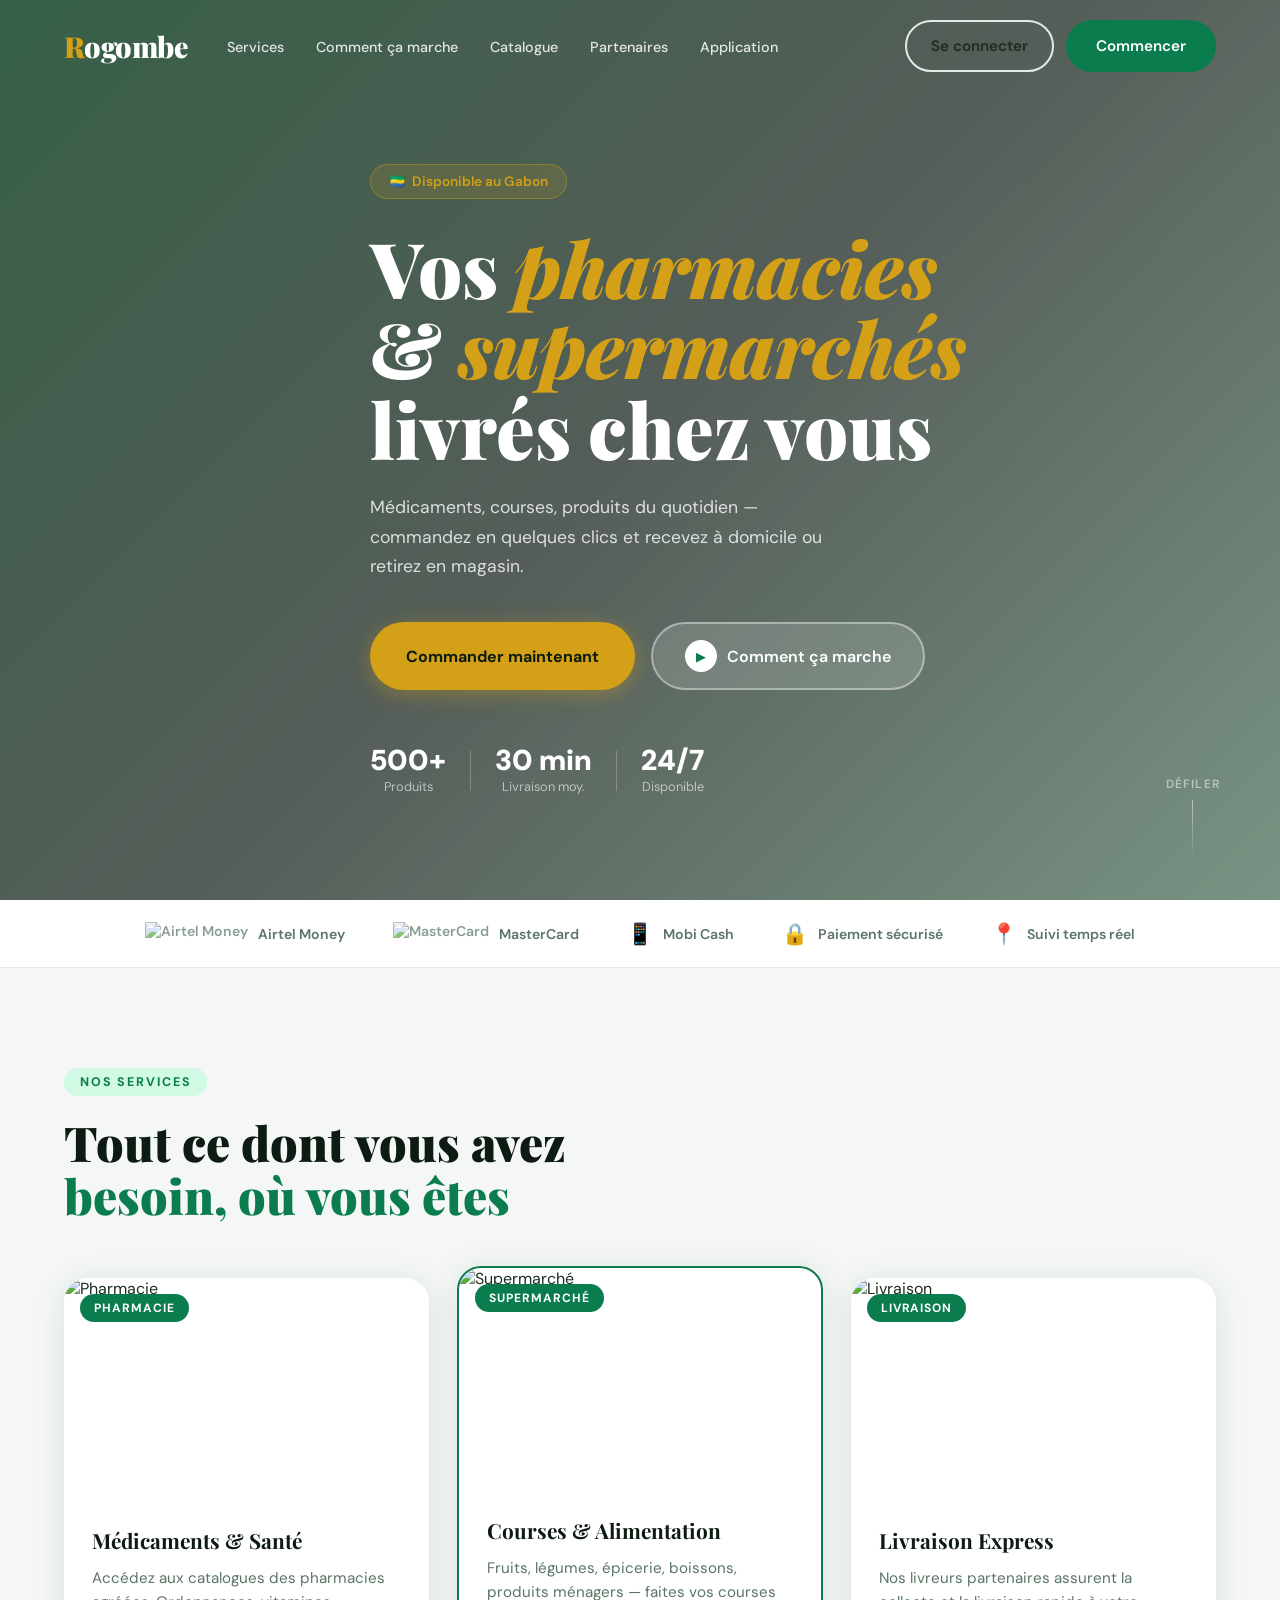
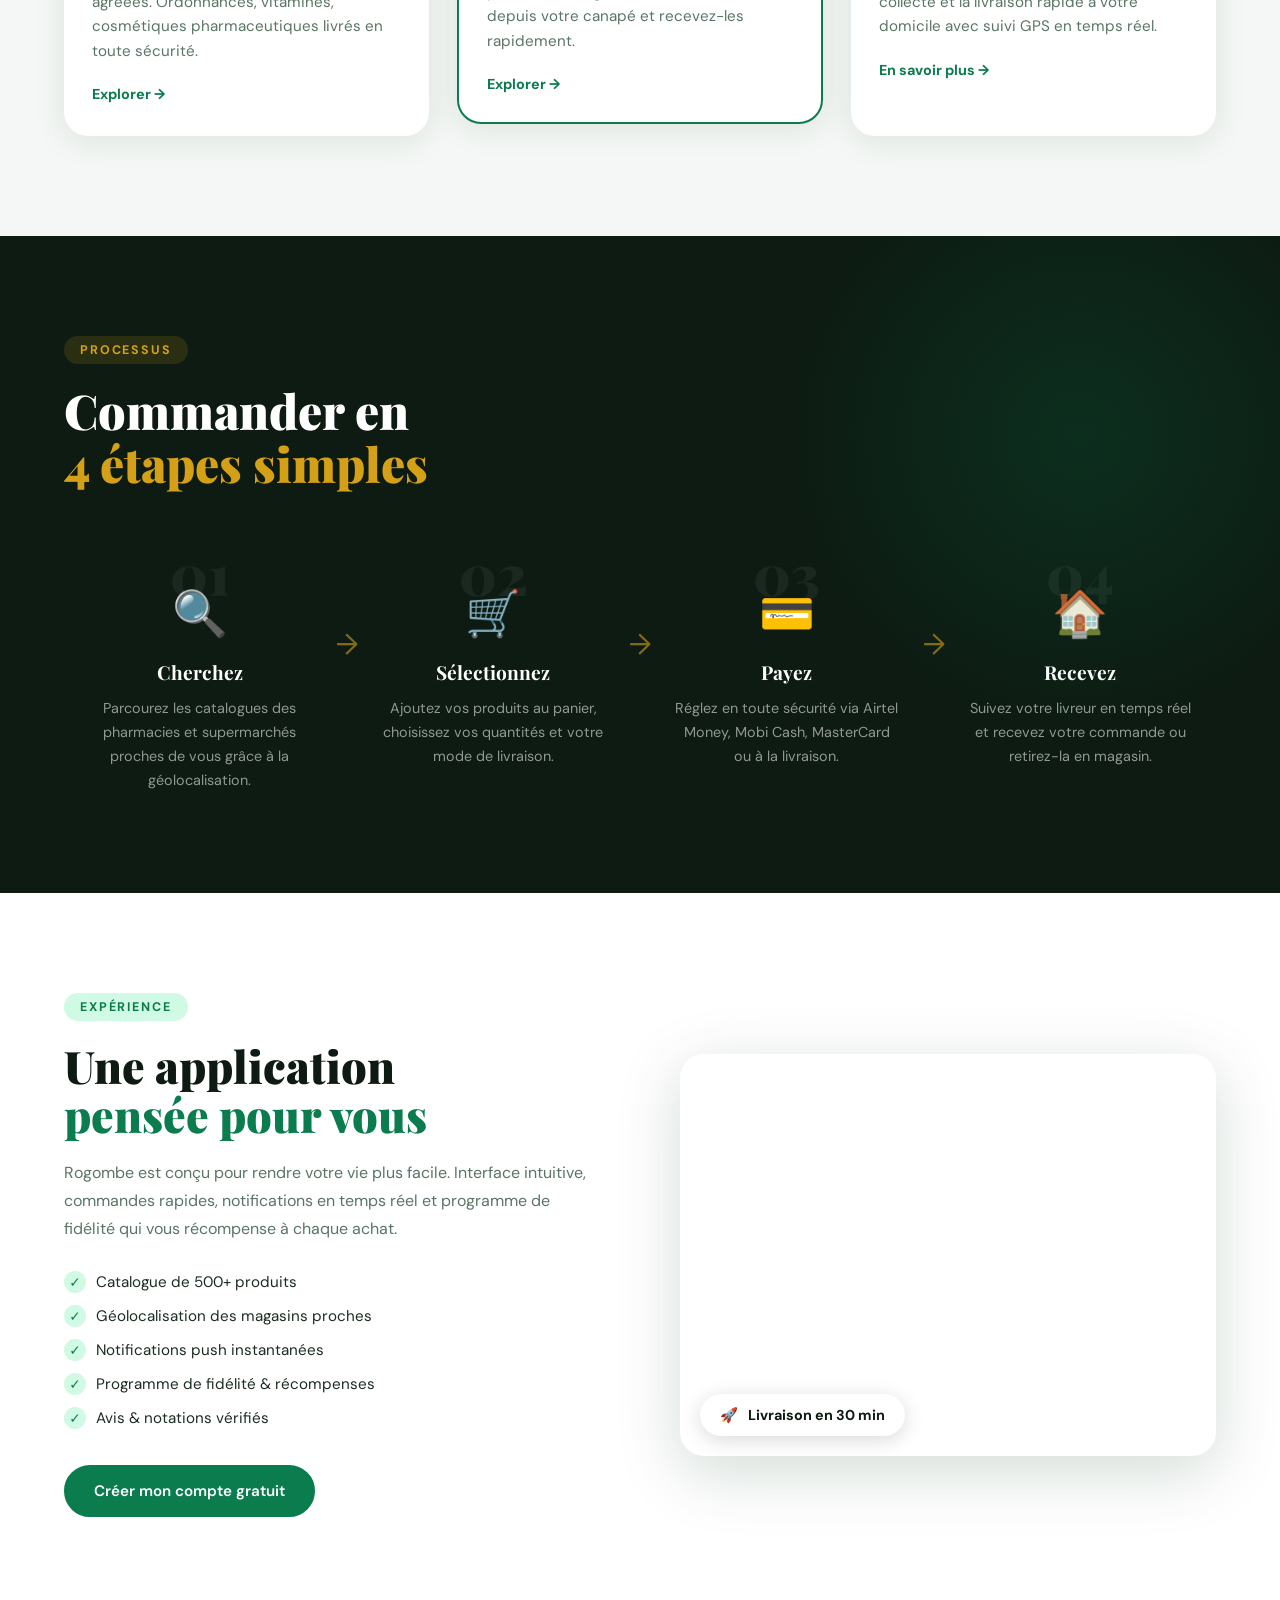
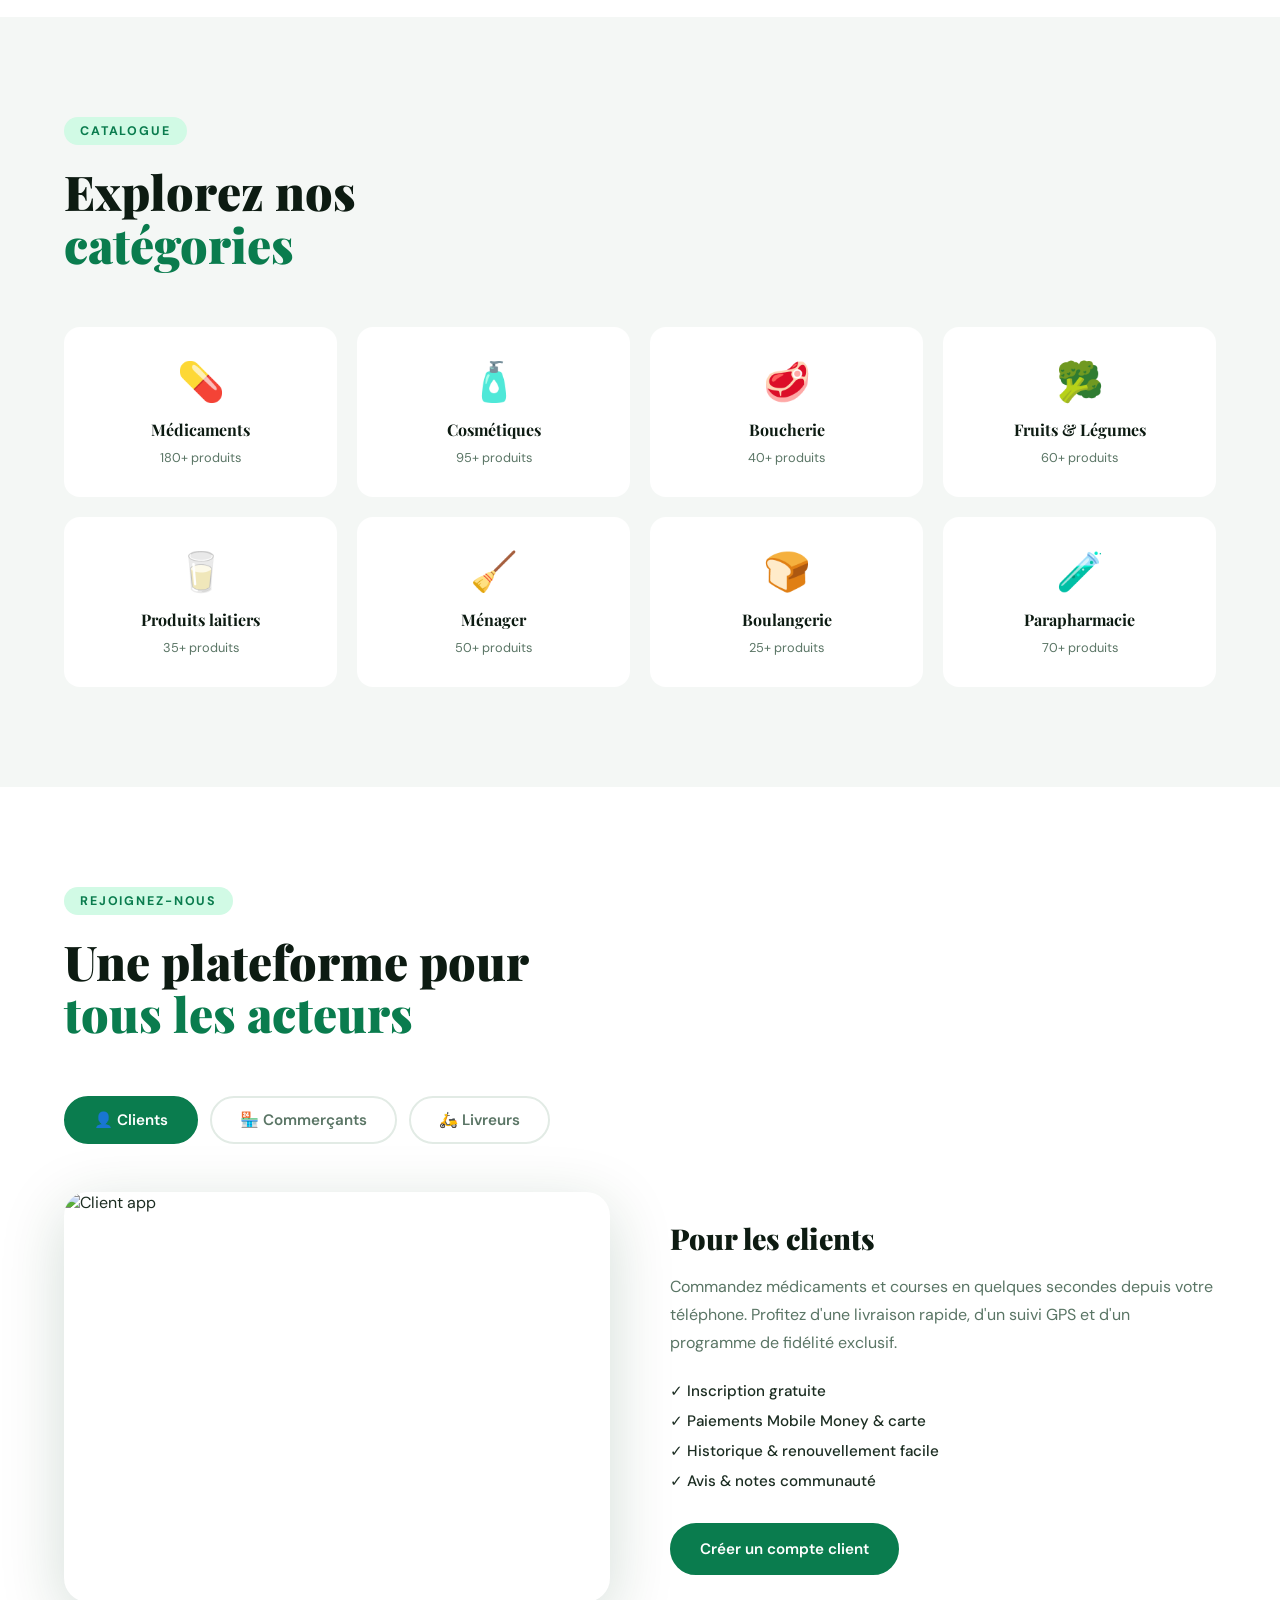
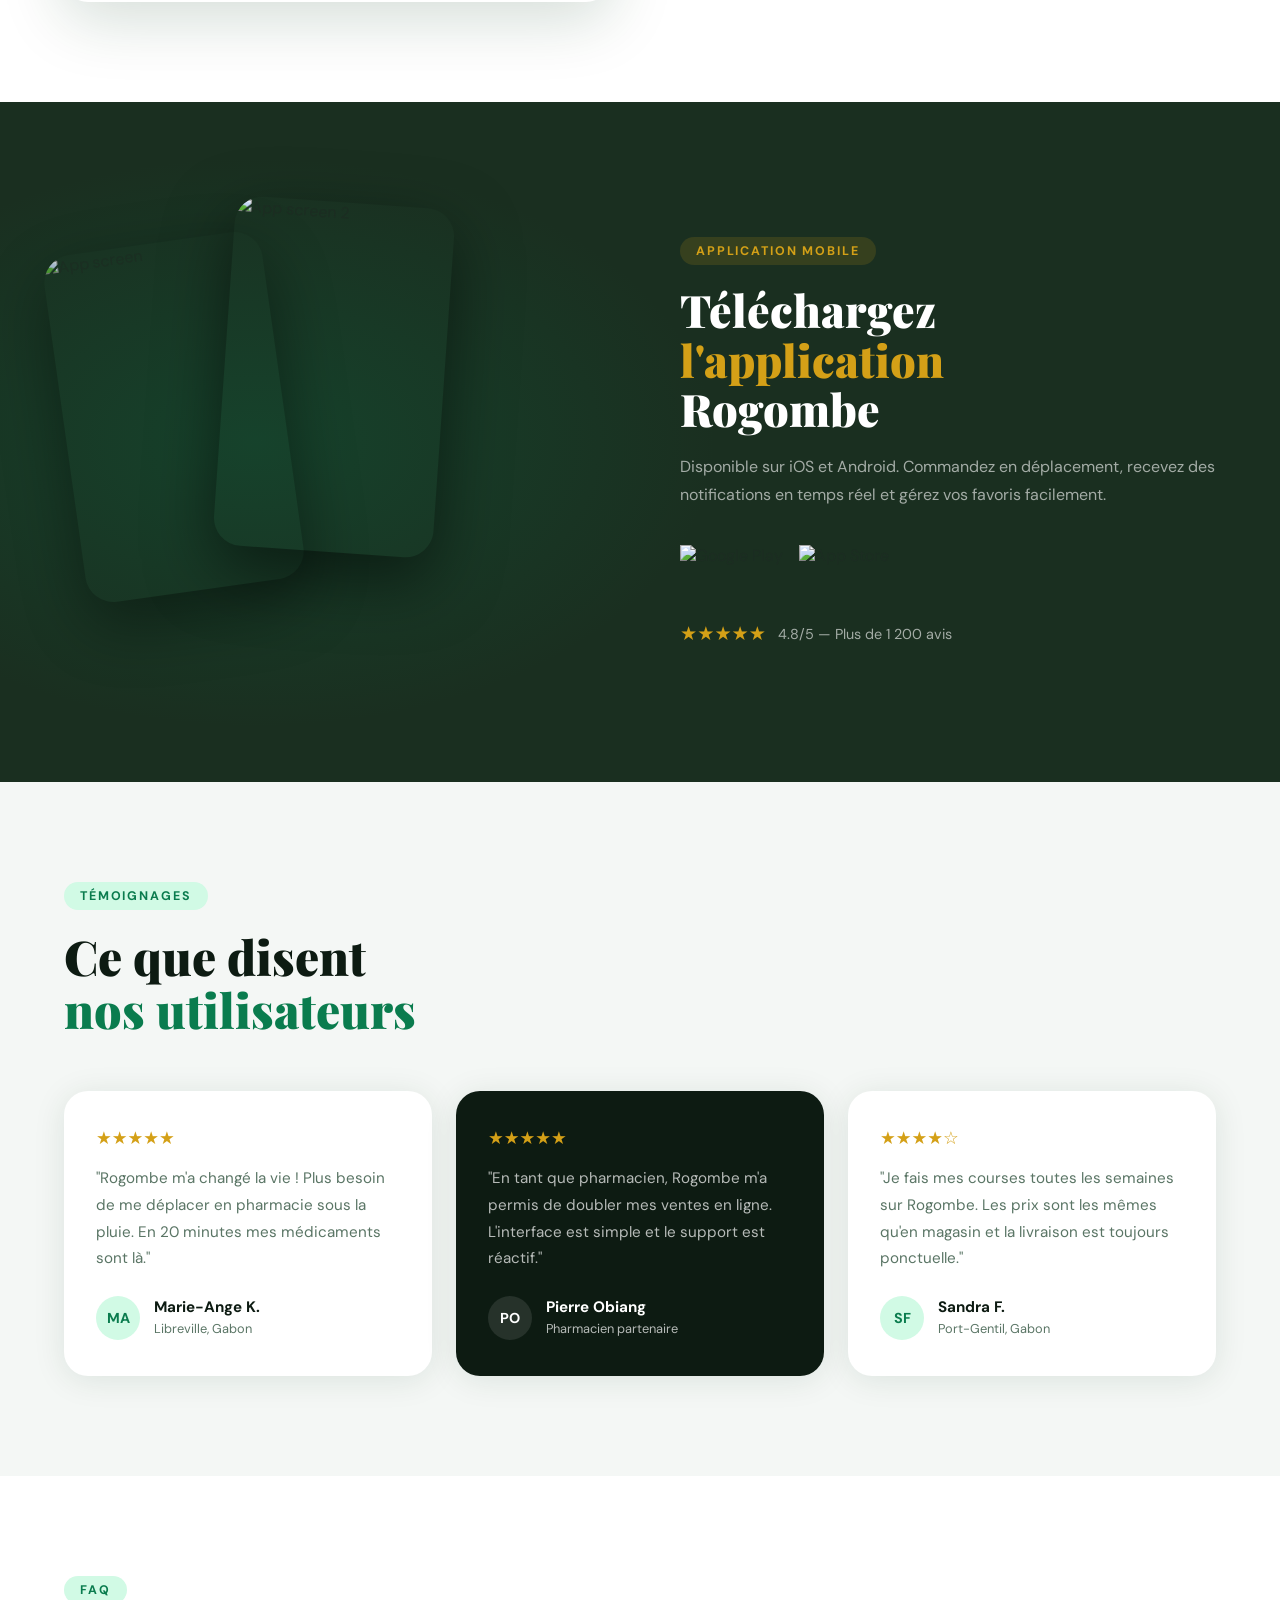
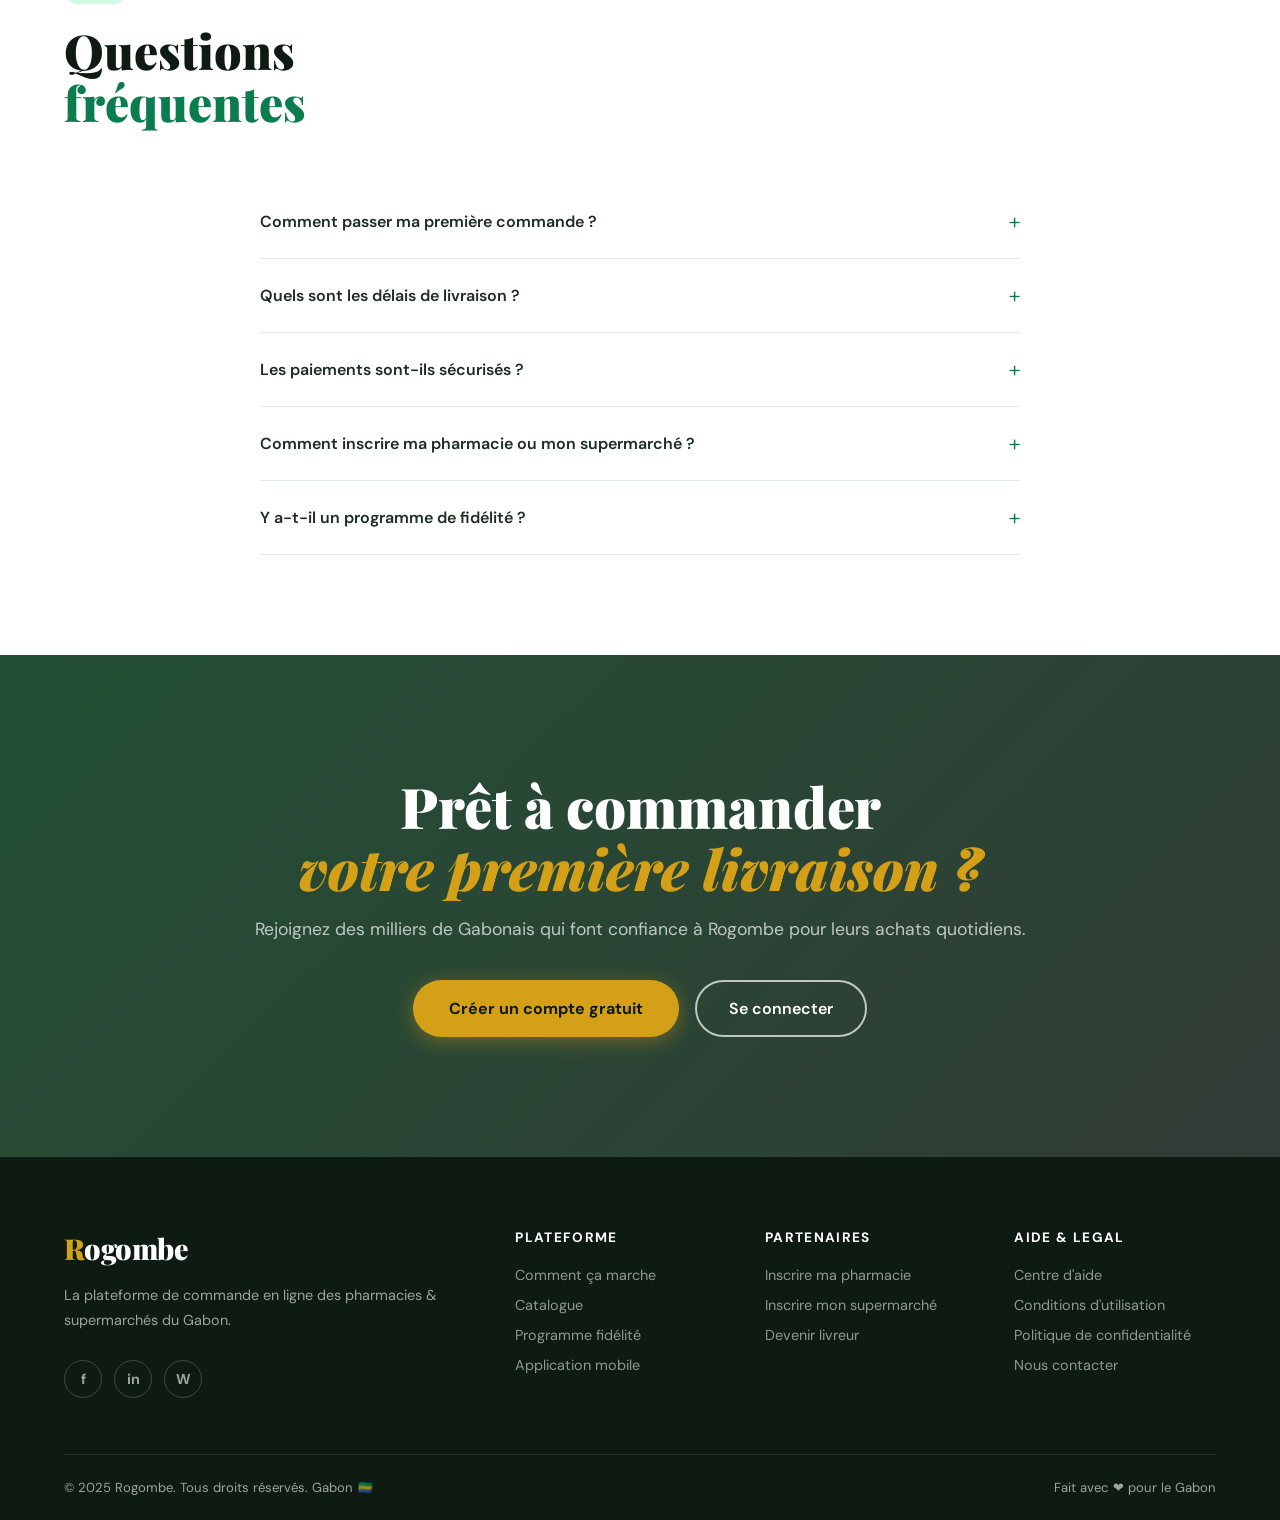
==== index.html @ 9f4875af "Rename index-1.html to index.html" ====
<!DOCTYPE html>
<html lang="fr">
<head>
  <meta charset="UTF-8" />
  <meta name="viewport" content="width=device-width, initial-scale=1.0" />
  <title>Rogombe – Pharmacies & Supermarchés en ligne au Gabon</title>
  <link rel="stylesheet" href="styles.css" />
  <link rel="preconnect" href="https://fonts.googleapis.com" />
  <link rel="preconnect" href="https://fonts.gstatic.com" crossorigin />
  <link href="https://fonts.googleapis.com/css2?family=Playfair+Display:ital,wght@0,400;0,700;0,900;1,400&family=DM+Sans:wght@300;400;500;600&display=swap" rel="stylesheet" />
</head>
<body>

  <!-- NAV -->
  <nav id="navbar">
    <div class="nav-inner">
      <a href="#" class="logo">
        <span class="logo-r">R</span>ogombe
      </a>
      <ul class="nav-links">
        <li><a href="#services">Services</a></li>
        <li><a href="#how">Comment ça marche</a></li>
        <li><a href="#categories">Catalogue</a></li>
        <li><a href="#partenaires">Partenaires</a></li>
        <li><a href="#app">Application</a></li>
      </ul>
      <div class="nav-actions">
        <a href="login.html" class="btn-ghost">Se connecter</a>
        <a href="register.html" class="btn-primary">Commencer</a>
      </div>
      <button class="burger" id="burger" aria-label="Menu">
        <span></span><span></span><span></span>
      </button>
    </div>
    <div class="mobile-menu" id="mobileMenu">
      <a href="#services">Services</a>
      <a href="#how">Comment ça marche</a>
      <a href="#categories">Catalogue</a>
      <a href="#partenaires">Partenaires</a>
      <a href="login.html">Se connecter</a>
      <a href="register.html" class="mobile-cta">Commencer</a>
    </div>
  </nav>

  <!-- HERO -->
  <section class="hero" id="hero">
    <div class="hero-bg">
      <div class="hero-overlay"></div>
      <video class="hero-video" autoplay muted loop playsinline>
        <source src="https://cdn.pixabay.com/video/2022/10/17/135339-762636309_large.mp4" type="video/mp4" />
      </video>
    </div>
    <div class="hero-content">
      <div class="hero-badge">🇬🇦 &nbsp;Disponible au Gabon</div>
      <h1 class="hero-title">
        Vos <em>pharmacies</em><br />& <em>supermarchés</em><br />livrés chez vous
      </h1>
      <p class="hero-sub">
        Médicaments, courses, produits du quotidien — commandez en quelques clics et recevez à domicile ou retirez en magasin.
      </p>
      <div class="hero-btns">
        <a href="register.html" class="btn-hero-primary">Commander maintenant</a>
        <a href="#how" class="btn-hero-ghost">
          <span class="play-icon">▶</span> Comment ça marche
        </a>
      </div>
      <div class="hero-stats">
        <div class="stat"><strong>500+</strong><span>Produits</span></div>
        <div class="stat-sep"></div>
        <div class="stat"><strong>30 min</strong><span>Livraison moy.</span></div>
        <div class="stat-sep"></div>
        <div class="stat"><strong>24/7</strong><span>Disponible</span></div>
      </div>
    </div>
    <div class="hero-scroll">
      <span>Défiler</span>
      <div class="scroll-line"></div>
    </div>
  </section>

  <!-- TRUST BAR -->
  <div class="trust-bar">
    <div class="trust-inner">
      <div class="trust-item">
        <img src="https://upload.wikimedia.org/wikipedia/commons/thumb/4/41/Airtel_logo_2010.svg/200px-Airtel_logo_2010.svg.png" alt="Airtel Money" />
        <span>Airtel Money</span>
      </div>
      <div class="trust-item">
        <img src="https://upload.wikimedia.org/wikipedia/commons/thumb/2/2a/Mastercard-logo.svg/200px-Mastercard-logo.svg.png" alt="MasterCard" />
        <span>MasterCard</span>
      </div>
      <div class="trust-item">
        <span class="trust-icon">📱</span>
        <span>Mobi Cash</span>
      </div>
      <div class="trust-item">
        <span class="trust-icon">🔒</span>
        <span>Paiement sécurisé</span>
      </div>
      <div class="trust-item">
        <span class="trust-icon">📍</span>
        <span>Suivi temps réel</span>
      </div>
    </div>
  </div>

  <!-- SERVICES -->
  <section class="services" id="services">
    <div class="container">
      <div class="section-label">Nos services</div>
      <h2 class="section-title">Tout ce dont vous avez<br /><em>besoin, où vous êtes</em></h2>
      <div class="services-grid">
        <div class="service-card" data-delay="0">
          <div class="service-img-wrap">
            <img src="https://images.unsplash.com/photo-1585435557343-3b092031a831?w=600&q=80" alt="Pharmacie" />
            <div class="service-badge">Pharmacie</div>
          </div>
          <div class="service-body">
            <h3>Médicaments & Santé</h3>
            <p>Accédez aux catalogues des pharmacies agréées. Ordonnances, vitamines, cosmétiques pharmaceutiques livrés en toute sécurité.</p>
            <a href="register.html" class="service-link">Explorer →</a>
          </div>
        </div>
        <div class="service-card featured" data-delay="150">
          <div class="service-img-wrap">
            <img src="https://images.unsplash.com/photo-1542838132-92c53300491e?w=600&q=80" alt="Supermarché" />
            <div class="service-badge">Supermarché</div>
          </div>
          <div class="service-body">
            <h3>Courses & Alimentation</h3>
            <p>Fruits, légumes, épicerie, boissons, produits ménagers — faites vos courses depuis votre canapé et recevez-les rapidement.</p>
            <a href="register.html" class="service-link">Explorer →</a>
          </div>
        </div>
        <div class="service-card" data-delay="300">
          <div class="service-img-wrap">
            <img src="https://images.unsplash.com/photo-1619451334792-150fd785ee74?w=600&q=80" alt="Livraison" />
            <div class="service-badge">Livraison</div>
          </div>
          <div class="service-body">
            <h3>Livraison Express</h3>
            <p>Nos livreurs partenaires assurent la collecte et la livraison rapide à votre domicile avec suivi GPS en temps réel.</p>
            <a href="register.html" class="service-link">En savoir plus →</a>
          </div>
        </div>
      </div>
    </div>
  </section>

  <!-- HOW IT WORKS -->
  <section class="how" id="how">
    <div class="how-bg-deco"></div>
    <div class="container">
      <div class="section-label light">Processus</div>
      <h2 class="section-title light">Commander en<br /><em>4 étapes simples</em></h2>
      <div class="steps">
        <div class="step">
          <div class="step-num">01</div>
          <div class="step-icon">🔍</div>
          <h3>Cherchez</h3>
          <p>Parcourez les catalogues des pharmacies et supermarchés proches de vous grâce à la géolocalisation.</p>
        </div>
        <div class="step-arrow">→</div>
        <div class="step">
          <div class="step-num">02</div>
          <div class="step-icon">🛒</div>
          <h3>Sélectionnez</h3>
          <p>Ajoutez vos produits au panier, choisissez vos quantités et votre mode de livraison.</p>
        </div>
        <div class="step-arrow">→</div>
        <div class="step">
          <div class="step-num">03</div>
          <div class="step-icon">💳</div>
          <h3>Payez</h3>
          <p>Réglez en toute sécurité via Airtel Money, Mobi Cash, MasterCard ou à la livraison.</p>
        </div>
        <div class="step-arrow">→</div>
        <div class="step">
          <div class="step-num">04</div>
          <div class="step-icon">🏠</div>
          <h3>Recevez</h3>
          <p>Suivez votre livreur en temps réel et recevez votre commande ou retirez-la en magasin.</p>
        </div>
      </div>
    </div>
  </section>

  <!-- VIDEO SECTION -->
  <section class="video-section">
    <div class="container">
      <div class="video-grid">
        <div class="video-text">
          <div class="section-label">Expérience</div>
          <h2>Une application<br /><em>pensée pour vous</em></h2>
          <p>Rogombe est conçu pour rendre votre vie plus facile. Interface intuitive, commandes rapides, notifications en temps réel et programme de fidélité qui vous récompense à chaque achat.</p>
          <ul class="feature-list">
            <li><span class="check">✓</span> Catalogue de 500+ produits</li>
            <li><span class="check">✓</span> Géolocalisation des magasins proches</li>
            <li><span class="check">✓</span> Notifications push instantanées</li>
            <li><span class="check">✓</span> Programme de fidélité & récompenses</li>
            <li><span class="check">✓</span> Avis & notations vérifiés</li>
          </ul>
          <a href="register.html" class="btn-primary">Créer mon compte gratuit</a>
        </div>
        <div class="video-player-wrap">
          <div class="video-player">
            <video autoplay muted loop playsinline>
              <source src="https://cdn.pixabay.com/video/2023/04/12/158609-818195030_large.mp4" type="video/mp4" />
            </video>
            <div class="video-overlay-badge">
              <span>🚀</span> Livraison en 30 min
            </div>
          </div>
        </div>
      </div>
    </div>
  </section>

  <!-- CATEGORIES -->
  <section class="categories" id="categories">
    <div class="container">
      <div class="section-label">Catalogue</div>
      <h2 class="section-title">Explorez nos<br /><em>catégories</em></h2>
      <div class="cat-grid">
        <div class="cat-card" style="--cat-color:#16a34a">
          <div class="cat-emoji">💊</div>
          <h4>Médicaments</h4>
          <span>180+ produits</span>
        </div>
        <div class="cat-card" style="--cat-color:#0ea5e9">
          <div class="cat-emoji">🧴</div>
          <h4>Cosmétiques</h4>
          <span>95+ produits</span>
        </div>
        <div class="cat-card" style="--cat-color:#f59e0b">
          <div class="cat-emoji">🥩</div>
          <h4>Boucherie</h4>
          <span>40+ produits</span>
        </div>
        <div class="cat-card" style="--cat-color:#ef4444">
          <div class="cat-emoji">🥦</div>
          <h4>Fruits & Légumes</h4>
          <span>60+ produits</span>
        </div>
        <div class="cat-card" style="--cat-color:#8b5cf6">
          <div class="cat-emoji">🥛</div>
          <h4>Produits laitiers</h4>
          <span>35+ produits</span>
        </div>
        <div class="cat-card" style="--cat-color:#ec4899">
          <div class="cat-emoji">🧹</div>
          <h4>Ménager</h4>
          <span>50+ produits</span>
        </div>
        <div class="cat-card" style="--cat-color:#14b8a6">
          <div class="cat-emoji">🍞</div>
          <h4>Boulangerie</h4>
          <span>25+ produits</span>
        </div>
        <div class="cat-card" style="--cat-color:#f97316">
          <div class="cat-emoji">🧪</div>
          <h4>Parapharmacie</h4>
          <span>70+ produits</span>
        </div>
      </div>
    </div>
  </section>

  <!-- PARTENAIRES / ACTORS -->
  <section class="actors" id="partenaires">
    <div class="container">
      <div class="section-label">Rejoignez-nous</div>
      <h2 class="section-title">Une plateforme pour<br /><em>tous les acteurs</em></h2>
      <div class="actors-tabs">
        <button class="actor-tab active" data-tab="clients">👤 Clients</button>
        <button class="actor-tab" data-tab="commercants">🏪 Commerçants</button>
        <button class="actor-tab" data-tab="livreurs">🛵 Livreurs</button>
      </div>
      <div class="actor-panels">
        <div class="actor-panel active" id="panel-clients">
          <div class="panel-img">
            <img src="https://images.unsplash.com/photo-1512941937669-90a1b58e7e9c?w=600&q=80" alt="Client app" />
          </div>
          <div class="panel-content">
            <h3>Pour les clients</h3>
            <p>Commandez médicaments et courses en quelques secondes depuis votre téléphone. Profitez d'une livraison rapide, d'un suivi GPS et d'un programme de fidélité exclusif.</p>
            <ul>
              <li>✓ Inscription gratuite</li>
              <li>✓ Paiements Mobile Money & carte</li>
              <li>✓ Historique & renouvellement facile</li>
              <li>✓ Avis & notes communauté</li>
            </ul>
            <a href="register.html" class="btn-primary">Créer un compte client</a>
          </div>
        </div>
        <div class="actor-panel" id="panel-commercants">
          <div class="panel-img">
            <img src="https://images.unsplash.com/photo-1556742049-0cfed4f6a45d?w=600&q=80" alt="Commerçant dashboard" />
          </div>
          <div class="panel-content">
            <h3>Pour les commerçants</h3>
            <p>Pharmacies et supermarchés : développez votre activité en ligne. Gérez votre catalogue, traitez vos commandes et consultez vos statistiques depuis un tableau de bord intuitif.</p>
            <ul>
              <li>✓ Gestion catalogue simplifiée</li>
              <li>✓ Tableau de bord des ventes</li>
              <li>✓ Gestion des stocks en temps réel</li>
              <li>✓ Support client dédié</li>
            </ul>
            <a href="register.html" class="btn-primary">Inscrire mon commerce</a>
          </div>
        </div>
        <div class="actor-panel" id="panel-livreurs">
          <div class="panel-img">
            <img src="https://images.unsplash.com/photo-1558618666-fcd25c85cd64?w=600&q=80" alt="Livreur" />
          </div>
          <div class="panel-content">
            <h3>Pour les livreurs</h3>
            <p>Rejoignez notre réseau de livreurs partenaires et générez des revenus flexibles. Navigation intégrée, gestion des courses et paiements transparents.</p>
            <ul>
              <li>✓ Horaires flexibles</li>
              <li>✓ Navigation GPS intégrée</li>
              <li>✓ Paiements hebdomadaires</li>
              <li>✓ Support en temps réel</li>
            </ul>
            <a href="register.html" class="btn-primary">Devenir livreur</a>
          </div>
        </div>
      </div>
    </div>
  </section>

  <!-- APP DOWNLOAD -->
  <section class="app-section" id="app">
    <div class="app-bg"></div>
    <div class="container">
      <div class="app-grid">
        <div class="app-phones">
          <div class="phone phone-back">
            <img src="https://images.unsplash.com/photo-1512941937669-90a1b58e7e9c?w=400&q=80" alt="App screen" />
          </div>
          <div class="phone phone-front">
            <img src="https://images.unsplash.com/photo-1607082349566-187342175e2f?w=400&q=80" alt="App screen 2" />
          </div>
        </div>
        <div class="app-text">
          <div class="section-label light">Application mobile</div>
          <h2 class="light">Téléchargez<br /><em>l'application</em><br />Rogombe</h2>
          <p>Disponible sur iOS et Android. Commandez en déplacement, recevez des notifications en temps réel et gérez vos favoris facilement.</p>
          <div class="store-btns">
            <a href="#" class="store-btn">
              <img src="https://upload.wikimedia.org/wikipedia/commons/thumb/7/78/Google_Play_Store_badge_EN.svg/200px-Google_Play_Store_badge_EN.svg.png" alt="Google Play" />
            </a>
            <a href="#" class="store-btn">
              <img src="https://upload.wikimedia.org/wikipedia/commons/thumb/3/3c/Download_on_the_App_Store_Badge.svg/200px-Download_on_the_App_Store_Badge.svg.png" alt="App Store" />
            </a>
          </div>
          <div class="app-rating">
            <div class="stars">★★★★★</div>
            <span>4.8/5 — Plus de 1 200 avis</span>
          </div>
        </div>
      </div>
    </div>
  </section>

  <!-- TESTIMONIALS -->
  <section class="testimonials">
    <div class="container">
      <div class="section-label">Témoignages</div>
      <h2 class="section-title">Ce que disent<br /><em>nos utilisateurs</em></h2>
      <div class="testi-grid">
        <div class="testi-card">
          <div class="testi-stars">★★★★★</div>
          <p>"Rogombe m'a changé la vie ! Plus besoin de me déplacer en pharmacie sous la pluie. En 20 minutes mes médicaments sont là."</p>
          <div class="testi-author">
            <div class="testi-avatar">MA</div>
            <div>
              <strong>Marie-Ange K.</strong>
              <span>Libreville, Gabon</span>
            </div>
          </div>
        </div>
        <div class="testi-card featured">
          <div class="testi-stars">★★★★★</div>
          <p>"En tant que pharmacien, Rogombe m'a permis de doubler mes ventes en ligne. L'interface est simple et le support est réactif."</p>
          <div class="testi-author">
            <div class="testi-avatar">PO</div>
            <div>
              <strong>Pierre Obiang</strong>
              <span>Pharmacien partenaire</span>
            </div>
          </div>
        </div>
        <div class="testi-card">
          <div class="testi-stars">★★★★☆</div>
          <p>"Je fais mes courses toutes les semaines sur Rogombe. Les prix sont les mêmes qu'en magasin et la livraison est toujours ponctuelle."</p>
          <div class="testi-author">
            <div class="testi-avatar">SF</div>
            <div>
              <strong>Sandra F.</strong>
              <span>Port-Gentil, Gabon</span>
            </div>
          </div>
        </div>
      </div>
    </div>
  </section>

  <!-- FAQ -->
  <section class="faq">
    <div class="container">
      <div class="section-label">FAQ</div>
      <h2 class="section-title">Questions<br /><em>fréquentes</em></h2>
      <div class="faq-list">
        <div class="faq-item">
          <button class="faq-q">Comment passer ma première commande ? <span>+</span></button>
          <div class="faq-a">Créez votre compte gratuitement, parcourez les pharmacies et supermarchés proches, ajoutez vos produits au panier et payez via Mobile Money, MasterCard ou à la livraison.</div>
        </div>
        <div class="faq-item">
          <button class="faq-q">Quels sont les délais de livraison ? <span>+</span></button>
          <div class="faq-a">En moyenne, la livraison est effectuée en 30 à 45 minutes selon votre localisation. Vous pouvez suivre votre livreur en temps réel sur la carte.</div>
        </div>
        <div class="faq-item">
          <button class="faq-q">Les paiements sont-ils sécurisés ? <span>+</span></button>
          <div class="faq-a">Oui, toutes les transactions sont chiffrées et sécurisées. Nous acceptons Airtel Money, Mobi Cash, MasterCard et le paiement en espèces à la livraison.</div>
        </div>
        <div class="faq-item">
          <button class="faq-q">Comment inscrire ma pharmacie ou mon supermarché ? <span>+</span></button>
          <div class="faq-a">Remplissez le formulaire d'inscription commerçant sur notre site. Notre équipe validera votre dossier sous 48h et vous fournira un accès à votre tableau de bord.</div>
        </div>
        <div class="faq-item">
          <button class="faq-q">Y a-t-il un programme de fidélité ? <span>+</span></button>
          <div class="faq-a">Oui ! Chaque commande vous rapporte des points Rogombe que vous pouvez échanger contre des réductions sur vos prochains achats.</div>
        </div>
      </div>
    </div>
  </section>

  <!-- CTA FINAL -->
  <section class="cta-final">
    <div class="cta-bg-video">
      <video autoplay muted loop playsinline>
        <source src="https://cdn.pixabay.com/video/2016/12/30/7171-197634410_large.mp4" type="video/mp4" />
      </video>
      <div class="cta-overlay"></div>
    </div>
    <div class="container">
      <div class="cta-content">
        <h2>Prêt à commander<br /><em>votre première livraison ?</em></h2>
        <p>Rejoignez des milliers de Gabonais qui font confiance à Rogombe pour leurs achats quotidiens.</p>
        <div class="cta-btns">
          <a href="register.html" class="btn-hero-primary">Créer un compte gratuit</a>
          <a href="login.html" class="btn-hero-ghost-white">Se connecter</a>
        </div>
      </div>
    </div>
  </section>

  <!-- FOOTER -->
  <footer class="footer">
    <div class="container">
      <div class="footer-grid">
        <div class="footer-brand">
          <div class="logo footer-logo"><span class="logo-r">R</span>ogombe</div>
          <p>La plateforme de commande en ligne des pharmacies & supermarchés du Gabon.</p>
          <div class="social-links">
            <a href="#" aria-label="Facebook">f</a>
            <a href="#" aria-label="Instagram">in</a>
            <a href="#" aria-label="WhatsApp">W</a>
          </div>
        </div>
        <div class="footer-col">
          <h5>Plateforme</h5>
          <a href="#">Comment ça marche</a>
          <a href="#">Catalogue</a>
          <a href="#">Programme fidélité</a>
          <a href="#">Application mobile</a>
        </div>
        <div class="footer-col">
          <h5>Partenaires</h5>
          <a href="register.html">Inscrire ma pharmacie</a>
          <a href="register.html">Inscrire mon supermarché</a>
          <a href="register.html">Devenir livreur</a>
        </div>
        <div class="footer-col">
          <h5>Aide & Legal</h5>
          <a href="#">Centre d'aide</a>
          <a href="#">Conditions d'utilisation</a>
          <a href="#">Politique de confidentialité</a>
          <a href="#">Nous contacter</a>
        </div>
      </div>
      <div class="footer-bottom">
        <span>© 2025 Rogombe. Tous droits réservés. Gabon 🇬🇦</span>
        <span>Fait avec ❤️ pour le Gabon</span>
      </div>
    </div>
  </footer>

  <script src="main.js"></script>
</body>
</html>
---- styles.css ----
/* ============================
   ROGOMBE — DESIGN SYSTEM
   ============================ */

:root {
  --green:     #0a7c4e;
  --green-mid: #0d9960;
  --green-lt:  #d1fae5;
  --gold:      #d4a017;
  --gold-lt:   #fef3c7;
  --dark:      #0d1b12;
  --dark-2:    #1a2f20;
  --gray-1:    #f4f7f5;
  --gray-2:    #e2ebe5;
  --gray-3:    #b0c4b8;
  --text:      #1c2d22;
  --text-lt:   #5a7565;
  --white:     #ffffff;
  --radius:    16px;
  --radius-lg: 24px;
  --shadow:    0 4px 32px rgba(10,60,30,.10);
  --shadow-lg: 0 16px 64px rgba(10,60,30,.18);
  --font-display: 'Playfair Display', Georgia, serif;
  --font-body:    'DM Sans', system-ui, sans-serif;
}

*, *::before, *::after { box-sizing: border-box; margin: 0; padding: 0; }

html { scroll-behavior: smooth; font-size: 16px; }

body {
  font-family: var(--font-body);
  color: var(--text);
  background: var(--white);
  overflow-x: hidden;
}

img { max-width: 100%; height: auto; display: block; }
a  { text-decoration: none; color: inherit; }
ul { list-style: none; }

.container {
  max-width: 1200px;
  margin: 0 auto;
  padding: 0 24px;
}

/* -------- BUTTONS -------- */
.btn-primary {
  display: inline-flex;
  align-items: center;
  gap: 8px;
  background: var(--green);
  color: var(--white);
  font-family: var(--font-body);
  font-weight: 600;
  font-size: .95rem;
  padding: 14px 28px;
  border-radius: 50px;
  border: 2px solid var(--green);
  cursor: pointer;
  transition: background .25s, transform .2s, box-shadow .25s;
}
.btn-primary:hover {
  background: var(--dark);
  border-color: var(--dark);
  transform: translateY(-2px);
  box-shadow: 0 8px 24px rgba(10,60,30,.25);
}

.btn-ghost {
  display: inline-flex;
  align-items: center;
  gap: 8px;
  background: transparent;
  color: var(--text);
  font-weight: 600;
  font-size: .95rem;
  padding: 12px 24px;
  border-radius: 50px;
  border: 2px solid var(--gray-2);
  cursor: pointer;
  transition: border-color .25s, color .25s;
}
.btn-ghost:hover { border-color: var(--green); color: var(--green); }

.btn-hero-primary {
  display: inline-flex;
  align-items: center;
  background: var(--gold);
  color: var(--dark);
  font-weight: 700;
  font-size: 1rem;
  padding: 16px 36px;
  border-radius: 50px;
  border: none;
  cursor: pointer;
  transition: transform .2s, box-shadow .25s, background .25s;
  box-shadow: 0 4px 20px rgba(212,160,23,.4);
}
.btn-hero-primary:hover {
  background: #c4900f;
  transform: translateY(-3px);
  box-shadow: 0 8px 32px rgba(212,160,23,.5);
}

.btn-hero-ghost {
  display: inline-flex;
  align-items: center;
  gap: 10px;
  background: rgba(255,255,255,.15);
  color: var(--white);
  font-weight: 600;
  font-size: 1rem;
  padding: 16px 32px;
  border-radius: 50px;
  border: 2px solid rgba(255,255,255,.4);
  cursor: pointer;
  backdrop-filter: blur(8px);
  transition: background .25s, border-color .25s;
}
.btn-hero-ghost:hover {
  background: rgba(255,255,255,.25);
  border-color: rgba(255,255,255,.8);
}
.play-icon {
  width: 32px; height: 32px;
  background: var(--white);
  color: var(--green);
  border-radius: 50%;
  display: flex; align-items: center; justify-content: center;
  font-size: .8rem;
}

.btn-hero-ghost-white {
  display: inline-flex;
  align-items: center;
  background: transparent;
  color: var(--white);
  font-weight: 600;
  font-size: 1rem;
  padding: 16px 32px;
  border-radius: 50px;
  border: 2px solid rgba(255,255,255,.7);
  cursor: pointer;
  transition: background .25s;
}
.btn-hero-ghost-white:hover { background: rgba(255,255,255,.1); }

/* -------- TYPOGRAPHY HELPERS -------- */
.section-label {
  display: inline-block;
  font-size: .78rem;
  font-weight: 700;
  letter-spacing: .15em;
  text-transform: uppercase;
  color: var(--green);
  background: var(--green-lt);
  padding: 6px 16px;
  border-radius: 50px;
  margin-bottom: 20px;
}
.section-label.light {
  color: var(--gold);
  background: rgba(212,160,23,.15);
}

.section-title {
  font-family: var(--font-display);
  font-size: clamp(2rem, 4vw, 3rem);
  font-weight: 900;
  line-height: 1.1;
  color: var(--dark);
  margin-bottom: 56px;
}
.section-title em { color: var(--green); font-style: normal; }
.section-title.light { color: var(--white); }
.section-title.light em { color: var(--gold); }

/* ============================
   NAV
   ============================ */
#navbar {
  position: fixed;
  top: 0; left: 0; right: 0;
  z-index: 1000;
  background: transparent;
  transition: background .3s, box-shadow .3s;
}
#navbar.scrolled {
  background: rgba(255,255,255,.96);
  backdrop-filter: blur(12px);
  box-shadow: 0 2px 20px rgba(10,60,30,.08);
}
.nav-inner {
  display: flex;
  align-items: center;
  gap: 40px;
  max-width: 1200px;
  margin: 0 auto;
  padding: 20px 24px;
}

.logo {
  font-family: var(--font-display);
  font-size: 1.8rem;
  font-weight: 900;
  color: var(--white);
  letter-spacing: -.02em;
  transition: color .3s;
  flex-shrink: 0;
}
#navbar.scrolled .logo { color: var(--dark); }
.logo-r { color: var(--gold); }

.nav-links {
  display: flex;
  gap: 32px;
  margin: 0;
}
.nav-links a {
  font-size: .9rem;
  font-weight: 500;
  color: rgba(255,255,255,.85);
  transition: color .25s;
}
.nav-links a:hover { color: var(--white); }
#navbar.scrolled .nav-links a { color: var(--text-lt); }
#navbar.scrolled .nav-links a:hover { color: var(--green); }

.nav-actions {
  display: flex;
  gap: 12px;
  margin-left: auto;
}
#navbar.scrolled .btn-ghost { color: var(--text); }

.burger {
  display: none;
  flex-direction: column;
  gap: 5px;
  background: none;
  border: none;
  cursor: pointer;
  margin-left: auto;
  padding: 4px;
}
.burger span {
  display: block;
  width: 24px; height: 2px;
  background: var(--white);
  border-radius: 2px;
  transition: background .3s;
}
#navbar.scrolled .burger span { background: var(--dark); }

.mobile-menu {
  display: none;
  flex-direction: column;
  padding: 16px 24px 24px;
  background: var(--white);
  border-top: 1px solid var(--gray-2);
  gap: 4px;
}
.mobile-menu a {
  padding: 12px 16px;
  border-radius: var(--radius);
  font-weight: 500;
  color: var(--text);
  transition: background .2s;
}
.mobile-menu a:hover { background: var(--gray-1); }
.mobile-menu .mobile-cta {
  margin-top: 8px;
  background: var(--green);
  color: var(--white);
  border-radius: 50px;
  text-align: center;
  padding: 14px;
  font-weight: 600;
}
.mobile-menu.open { display: flex; }

/* ============================
   HERO
   ============================ */
.hero {
  position: relative;
  min-height: 100vh;
  display: flex;
  align-items: center;
  overflow: hidden;
}
.hero-bg {
  position: absolute;
  inset: 0;
  z-index: 0;
}
.hero-video {
  width: 100%; height: 100%;
  object-fit: cover;
}
.hero-overlay {
  position: absolute;
  inset: 0;
  background: linear-gradient(
    135deg,
    rgba(10,60,30,.82) 0%,
    rgba(13,25,18,.70) 50%,
    rgba(10,60,30,.55) 100%
  );
}

.hero-content {
  position: relative;
  z-index: 1;
  max-width: 1200px;
  margin: 0 auto;
  padding: 140px 24px 80px;
  max-width: 720px;
  padding-left: 80px;
}

.hero-badge {
  display: inline-block;
  font-size: .85rem;
  font-weight: 600;
  color: var(--gold);
  background: rgba(212,160,23,.15);
  border: 1px solid rgba(212,160,23,.4);
  padding: 8px 18px;
  border-radius: 50px;
  margin-bottom: 28px;
  backdrop-filter: blur(8px);
  animation: fadeUp .7s ease both;
}

.hero-title {
  font-family: var(--font-display);
  font-size: clamp(2.8rem, 6vw, 5rem);
  font-weight: 900;
  line-height: 1.05;
  color: var(--white);
  margin-bottom: 24px;
  animation: fadeUp .7s .1s ease both;
}
.hero-title em {
  color: var(--gold);
  font-style: italic;
}

.hero-sub {
  font-size: 1.1rem;
  color: rgba(255,255,255,.8);
  line-height: 1.7;
  max-width: 480px;
  margin-bottom: 40px;
  animation: fadeUp .7s .2s ease both;
}

.hero-btns {
  display: flex;
  gap: 16px;
  flex-wrap: wrap;
  margin-bottom: 56px;
  animation: fadeUp .7s .3s ease both;
}

.hero-stats {
  display: flex;
  align-items: center;
  gap: 24px;
  animation: fadeUp .7s .4s ease both;
}
.stat { text-align: center; }
.stat strong {
  display: block;
  font-size: 1.8rem;
  font-weight: 900;
  color: var(--white);
  line-height: 1;
}
.stat span {
  font-size: .8rem;
  color: rgba(255,255,255,.6);
}
.stat-sep {
  width: 1px; height: 40px;
  background: rgba(255,255,255,.25);
}

.hero-scroll {
  position: absolute;
  bottom: 40px;
  right: 60px;
  display: flex;
  flex-direction: column;
  align-items: center;
  gap: 8px;
  z-index: 1;
  color: rgba(255,255,255,.5);
  font-size: .75rem;
  font-weight: 600;
  letter-spacing: .1em;
  text-transform: uppercase;
  animation: fadeIn 1s 1s both;
}
.scroll-line {
  width: 1px;
  height: 60px;
  background: linear-gradient(to bottom, rgba(255,255,255,.5), transparent);
  animation: growLine 1.5s 1.2s ease both;
}

/* ============================
   TRUST BAR
   ============================ */
.trust-bar {
  background: var(--white);
  border-bottom: 1px solid var(--gray-2);
  padding: 20px 24px;
  overflow: hidden;
}
.trust-inner {
  max-width: 1200px;
  margin: 0 auto;
  display: flex;
  align-items: center;
  justify-content: center;
  gap: 48px;
  flex-wrap: wrap;
}
.trust-item {
  display: flex;
  align-items: center;
  gap: 10px;
  color: var(--text-lt);
  font-size: .88rem;
  font-weight: 600;
}
.trust-item img { height: 24px; width: auto; object-fit: contain; opacity: .7; }
.trust-icon { font-size: 1.3rem; }

/* ============================
   SERVICES
   ============================ */
.services {
  padding: 100px 0;
  background: var(--gray-1);
}
.services-grid {
  display: grid;
  grid-template-columns: repeat(3, 1fr);
  gap: 28px;
}
.service-card {
  background: var(--white);
  border-radius: var(--radius-lg);
  overflow: hidden;
  box-shadow: var(--shadow);
  transition: transform .35s, box-shadow .35s;
  opacity: 0;
  transform: translateY(30px);
}
.service-card.visible {
  opacity: 1;
  transform: translateY(0);
}
.service-card:hover {
  transform: translateY(-8px);
  box-shadow: var(--shadow-lg);
}
.service-card.featured {
  border: 2px solid var(--green);
  position: relative;
  top: -12px;
}

.service-img-wrap {
  position: relative;
  height: 220px;
  overflow: hidden;
}
.service-img-wrap img {
  width: 100%; height: 100%;
  object-fit: cover;
  transition: transform .6s ease;
}
.service-card:hover .service-img-wrap img { transform: scale(1.06); }
.service-badge {
  position: absolute;
  top: 16px; left: 16px;
  background: var(--green);
  color: var(--white);
  font-size: .75rem;
  font-weight: 700;
  letter-spacing: .08em;
  text-transform: uppercase;
  padding: 6px 14px;
  border-radius: 50px;
}

.service-body {
  padding: 28px;
}
.service-body h3 {
  font-family: var(--font-display);
  font-size: 1.3rem;
  font-weight: 700;
  color: var(--dark);
  margin-bottom: 12px;
}
.service-body p {
  color: var(--text-lt);
  line-height: 1.6;
  font-size: .95rem;
  margin-bottom: 20px;
}
.service-link {
  font-weight: 700;
  color: var(--green);
  font-size: .9rem;
  transition: gap .2s;
  display: inline-flex;
  align-items: center;
  gap: 6px;
}
.service-link:hover { gap: 12px; }

/* ============================
   HOW IT WORKS
   ============================ */
.how {
  padding: 100px 0;
  background: var(--dark);
  position: relative;
  overflow: hidden;
}
.how-bg-deco {
  position: absolute;
  top: -100px; right: -100px;
  width: 600px; height: 600px;
  background: radial-gradient(circle, rgba(10,124,78,.2) 0%, transparent 70%);
  border-radius: 50%;
}

.steps {
  display: flex;
  align-items: flex-start;
  gap: 0;
}
.step {
  flex: 1;
  text-align: center;
  padding: 0 24px;
  opacity: 0;
  transform: translateY(20px);
  transition: opacity .5s, transform .5s;
}
.step.visible { opacity: 1; transform: none; }

.step-num {
  font-family: var(--font-display);
  font-size: 3.5rem;
  font-weight: 900;
  color: rgba(255,255,255,.06);
  line-height: 1;
  margin-bottom: -16px;
}
.step-icon {
  font-size: 2.8rem;
  margin-bottom: 16px;
}
.step h3 {
  font-family: var(--font-display);
  font-size: 1.2rem;
  color: var(--white);
  margin-bottom: 12px;
}
.step p {
  color: rgba(255,255,255,.55);
  font-size: .9rem;
  line-height: 1.65;
}

.step-arrow {
  color: var(--gold);
  font-size: 1.8rem;
  padding-top: 80px;
  flex-shrink: 0;
  opacity: .6;
}

/* ============================
   VIDEO SECTION
   ============================ */
.video-section {
  padding: 100px 0;
  background: var(--white);
}
.video-grid {
  display: grid;
  grid-template-columns: 1fr 1fr;
  gap: 80px;
  align-items: center;
}

.video-text h2 {
  font-family: var(--font-display);
  font-size: clamp(2rem, 3.5vw, 2.8rem);
  font-weight: 900;
  color: var(--dark);
  line-height: 1.1;
  margin-bottom: 20px;
}
.video-text h2 em { color: var(--green); font-style: normal; }
.video-text p {
  color: var(--text-lt);
  line-height: 1.75;
  margin-bottom: 28px;
}

.feature-list {
  display: flex;
  flex-direction: column;
  gap: 12px;
  margin-bottom: 36px;
}
.feature-list li {
  display: flex;
  align-items: center;
  gap: 10px;
  font-size: .95rem;
  color: var(--text);
}
.check {
  width: 22px; height: 22px;
  background: var(--green-lt);
  color: var(--green);
  font-size: .85rem;
  border-radius: 50%;
  display: flex; align-items: center; justify-content: center;
  font-weight: 700;
  flex-shrink: 0;
}

.video-player-wrap { position: relative; }
.video-player {
  border-radius: var(--radius-lg);
  overflow: hidden;
  aspect-ratio: 4/3;
  box-shadow: var(--shadow-lg);
  position: relative;
}
.video-player video {
  width: 100%; height: 100%;
  object-fit: cover;
}
.video-overlay-badge {
  position: absolute;
  bottom: 20px; left: 20px;
  background: var(--white);
  color: var(--dark);
  font-size: .9rem;
  font-weight: 700;
  padding: 12px 20px;
  border-radius: 50px;
  display: flex;
  align-items: center;
  gap: 10px;
  box-shadow: 0 4px 20px rgba(0,0,0,.15);
}

/* ============================
   CATEGORIES
   ============================ */
.categories {
  padding: 100px 0;
  background: var(--gray-1);
}
.cat-grid {
  display: grid;
  grid-template-columns: repeat(4, 1fr);
  gap: 20px;
}
.cat-card {
  background: var(--white);
  border-radius: var(--radius);
  padding: 28px 20px;
  text-align: center;
  cursor: pointer;
  transition: transform .3s, box-shadow .3s, background .3s;
  border: 2px solid transparent;
}
.cat-card:hover {
  transform: translateY(-6px);
  box-shadow: var(--shadow);
  border-color: var(--cat-color);
  background: color-mix(in srgb, var(--cat-color) 6%, white);
}
.cat-emoji {
  font-size: 2.4rem;
  margin-bottom: 12px;
  display: block;
}
.cat-card h4 {
  font-family: var(--font-display);
  font-size: 1rem;
  font-weight: 700;
  color: var(--dark);
  margin-bottom: 6px;
}
.cat-card span {
  font-size: .8rem;
  color: var(--text-lt);
}

/* ============================
   ACTORS / TABS
   ============================ */
.actors {
  padding: 100px 0;
  background: var(--white);
}
.actors-tabs {
  display: flex;
  gap: 12px;
  margin-bottom: 48px;
  flex-wrap: wrap;
}
.actor-tab {
  padding: 12px 28px;
  border-radius: 50px;
  border: 2px solid var(--gray-2);
  background: transparent;
  font-family: var(--font-body);
  font-weight: 600;
  font-size: .95rem;
  color: var(--text-lt);
  cursor: pointer;
  transition: all .25s;
}
.actor-tab.active,
.actor-tab:hover {
  background: var(--green);
  color: var(--white);
  border-color: var(--green);
}

.actor-panel {
  display: none;
  grid-template-columns: 1fr 1fr;
  gap: 60px;
  align-items: center;
}
.actor-panel.active { display: grid; }

.panel-img {
  border-radius: var(--radius-lg);
  overflow: hidden;
  aspect-ratio: 4/3;
  box-shadow: var(--shadow-lg);
}
.panel-img img { width: 100%; height: 100%; object-fit: cover; }

.panel-content h3 {
  font-family: var(--font-display);
  font-size: 1.8rem;
  font-weight: 900;
  color: var(--dark);
  margin-bottom: 16px;
}
.panel-content p {
  color: var(--text-lt);
  line-height: 1.75;
  margin-bottom: 24px;
}
.panel-content ul {
  display: flex;
  flex-direction: column;
  gap: 10px;
  margin-bottom: 32px;
}
.panel-content ul li {
  display: flex;
  align-items: center;
  gap: 8px;
  font-size: .95rem;
  color: var(--text);
  font-weight: 500;
}

/* ============================
   APP SECTION
   ============================ */
.app-section {
  padding: 100px 0;
  background: var(--dark-2);
  position: relative;
  overflow: hidden;
}
.app-bg {
  position: absolute;
  inset: 0;
  background: radial-gradient(ellipse 60% 70% at 20% 50%, rgba(10,124,78,.25) 0%, transparent 60%);
}

.app-grid {
  position: relative;
  z-index: 1;
  display: grid;
  grid-template-columns: 1fr 1fr;
  gap: 80px;
  align-items: center;
}

.app-phones {
  position: relative;
  height: 480px;
}
.phone {
  position: absolute;
  width: 220px;
  border-radius: 28px;
  overflow: hidden;
  box-shadow: 0 24px 64px rgba(0,0,0,.5);
}
.phone img { width: 100%; height: 350px; object-fit: cover; }
.phone-back {
  top: 40px; left: 0;
  transform: rotate(-8deg);
  z-index: 1;
  opacity: .8;
}
.phone-front {
  top: 0; left: 160px;
  transform: rotate(4deg);
  z-index: 2;
}

.app-text h2 {
  font-family: var(--font-display);
  font-size: clamp(2rem, 3.5vw, 2.8rem);
  font-weight: 900;
  color: var(--white);
  line-height: 1.1;
  margin-bottom: 20px;
}
.app-text h2 em { color: var(--gold); font-style: normal; }
.app-text p {
  color: rgba(255,255,255,.6);
  line-height: 1.75;
  margin-bottom: 36px;
}

.store-btns {
  display: flex;
  gap: 16px;
  flex-wrap: wrap;
  margin-bottom: 28px;
}
.store-btn {
  display: inline-block;
  transition: transform .25s, opacity .25s;
}
.store-btn:hover { transform: translateY(-3px); opacity: .85; }
.store-btn img { height: 48px; width: auto; }

.app-rating {
  display: flex;
  align-items: center;
  gap: 12px;
  color: rgba(255,255,255,.6);
  font-size: .9rem;
}
.stars { color: var(--gold); font-size: 1.2rem; }

/* ============================
   TESTIMONIALS
   ============================ */
.testimonials {
  padding: 100px 0;
  background: var(--gray-1);
}
.testi-grid {
  display: grid;
  grid-template-columns: repeat(3, 1fr);
  gap: 24px;
}
.testi-card {
  background: var(--white);
  border-radius: var(--radius-lg);
  padding: 36px 32px;
  box-shadow: var(--shadow);
  transition: transform .3s, box-shadow .3s;
}
.testi-card:hover {
  transform: translateY(-6px);
  box-shadow: var(--shadow-lg);
}
.testi-card.featured {
  background: var(--dark);
  border: none;
}
.testi-card.featured p,
.testi-card.featured .testi-author span { color: rgba(255,255,255,.7); }
.testi-card.featured strong { color: var(--white); }

.testi-stars { color: var(--gold); font-size: 1.1rem; margin-bottom: 16px; }
.testi-card p {
  color: var(--text-lt);
  line-height: 1.75;
  font-size: .95rem;
  margin-bottom: 24px;
}
.testi-author { display: flex; align-items: center; gap: 14px; }
.testi-avatar {
  width: 44px; height: 44px;
  background: var(--green-lt);
  color: var(--green);
  border-radius: 50%;
  display: flex; align-items: center; justify-content: center;
  font-weight: 700;
  font-size: .9rem;
}
.testi-card.featured .testi-avatar {
  background: rgba(255,255,255,.1);
  color: var(--white);
}
.testi-author strong {
  display: block;
  font-size: .95rem;
  color: var(--dark);
}
.testi-author span { font-size: .8rem; color: var(--text-lt); }

/* ============================
   FAQ
   ============================ */
.faq {
  padding: 100px 0;
  background: var(--white);
}
.faq-list {
  max-width: 760px;
  margin: 0 auto;
  display: flex;
  flex-direction: column;
  gap: 0;
}
.faq-item {
  border-bottom: 1px solid var(--gray-2);
}
.faq-q {
  width: 100%;
  display: flex;
  justify-content: space-between;
  align-items: center;
  padding: 22px 0;
  background: none;
  border: none;
  font-family: var(--font-body);
  font-size: 1rem;
  font-weight: 600;
  color: var(--text);
  cursor: pointer;
  text-align: left;
  gap: 16px;
}
.faq-q span {
  font-size: 1.4rem;
  color: var(--green);
  font-weight: 300;
  transition: transform .3s;
  flex-shrink: 0;
}
.faq-item.open .faq-q span { transform: rotate(45deg); }
.faq-a {
  max-height: 0;
  overflow: hidden;
  color: var(--text-lt);
  font-size: .95rem;
  line-height: 1.75;
  transition: max-height .4s ease, padding .3s ease;
}
.faq-item.open .faq-a {
  max-height: 200px;
  padding-bottom: 20px;
}

/* ============================
   CTA FINAL
   ============================ */
.cta-final {
  position: relative;
  padding: 120px 0;
  overflow: hidden;
}
.cta-bg-video {
  position: absolute;
  inset: 0;
}
.cta-bg-video video {
  width: 100%; height: 100%;
  object-fit: cover;
}
.cta-overlay {
  position: absolute;
  inset: 0;
  background: linear-gradient(135deg, rgba(10,60,30,.9) 0%, rgba(13,25,18,.85) 100%);
}
.cta-content {
  position: relative;
  z-index: 1;
  text-align: center;
}
.cta-content h2 {
  font-family: var(--font-display);
  font-size: clamp(2.2rem, 5vw, 3.5rem);
  font-weight: 900;
  color: var(--white);
  margin-bottom: 20px;
  line-height: 1.1;
}
.cta-content h2 em { color: var(--gold); font-style: italic; }
.cta-content p {
  color: rgba(255,255,255,.7);
  font-size: 1.1rem;
  margin-bottom: 40px;
}
.cta-btns {
  display: flex;
  gap: 16px;
  justify-content: center;
  flex-wrap: wrap;
}

/* ============================
   FOOTER
   ============================ */
.footer {
  background: var(--dark);
  padding: 72px 0 0;
  color: rgba(255,255,255,.6);
}
.footer-grid {
  display: grid;
  grid-template-columns: 2fr 1fr 1fr 1fr;
  gap: 48px;
  padding-bottom: 56px;
  border-bottom: 1px solid rgba(255,255,255,.1);
}
.footer-brand p {
  margin: 16px 0 28px;
  font-size: .9rem;
  line-height: 1.7;
}
.footer-logo { color: var(--white); }
.social-links {
  display: flex;
  gap: 12px;
}
.social-links a {
  width: 38px; height: 38px;
  border-radius: 50%;
  border: 1px solid rgba(255,255,255,.2);
  display: flex; align-items: center; justify-content: center;
  font-size: .9rem;
  font-weight: 700;
  color: rgba(255,255,255,.6);
  transition: background .25s, border-color .25s, color .25s;
}
.social-links a:hover {
  background: var(--green);
  border-color: var(--green);
  color: var(--white);
}

.footer-col h5 {
  color: var(--white);
  font-size: .85rem;
  font-weight: 700;
  letter-spacing: .1em;
  text-transform: uppercase;
  margin-bottom: 20px;
}
.footer-col a {
  display: block;
  font-size: .9rem;
  color: rgba(255,255,255,.55);
  margin-bottom: 12px;
  transition: color .25s;
}
.footer-col a:hover { color: var(--gold); }

.footer-bottom {
  display: flex;
  justify-content: space-between;
  align-items: center;
  padding: 24px 0;
  font-size: .82rem;
  flex-wrap: wrap;
  gap: 12px;
}

/* ============================
   AUTH PAGES
   ============================ */
.auth-page {
  min-height: 100vh;
  display: grid;
  grid-template-columns: 1fr 1fr;
}
.auth-visual {
  position: relative;
  overflow: hidden;
}
.auth-visual img {
  width: 100%; height: 100%;
  object-fit: cover;
}
.auth-visual-overlay {
  position: absolute;
  inset: 0;
  background: linear-gradient(135deg, rgba(10,60,30,.85) 0%, rgba(13,25,18,.7) 100%);
  display: flex;
  flex-direction: column;
  justify-content: center;
  padding: 60px;
  gap: 20px;
}
.auth-visual-logo {
  font-family: var(--font-display);
  font-size: 2.2rem;
  font-weight: 900;
  color: var(--white);
}
.auth-visual h2 {
  font-family: var(--font-display);
  font-size: 2.4rem;
  font-weight: 900;
  color: var(--white);
  line-height: 1.1;
}
.auth-visual h2 em { color: var(--gold); font-style: italic; }
.auth-visual p { color: rgba(255,255,255,.7); line-height: 1.7; }

.auth-form-side {
  display: flex;
  align-items: center;
  justify-content: center;
  padding: 60px 48px;
  background: var(--white);
  overflow-y: auto;
}
.auth-form-wrap { width: 100%; max-width: 420px; }
.auth-form-wrap h1 {
  font-family: var(--font-display);
  font-size: 2rem;
  font-weight: 900;
  color: var(--dark);
  margin-bottom: 8px;
}
.auth-form-wrap .auth-sub {
  color: var(--text-lt);
  font-size: .95rem;
  margin-bottom: 36px;
}
.auth-form-wrap .auth-sub a { color: var(--green); font-weight: 600; }

.form-group {
  margin-bottom: 20px;
}
.form-group label {
  display: block;
  font-size: .87rem;
  font-weight: 600;
  color: var(--text);
  margin-bottom: 8px;
}
.form-group input,
.form-group select {
  width: 100%;
  padding: 14px 18px;
  border: 2px solid var(--gray-2);
  border-radius: var(--radius);
  font-family: var(--font-body);
  font-size: .95rem;
  color: var(--text);
  background: var(--gray-1);
  transition: border-color .25s, background .25s;
  outline: none;
}
.form-group input:focus,
.form-group select:focus {
  border-color: var(--green);
  background: var(--white);
}
.form-group input::placeholder { color: var(--gray-3); }

.form-row { display: grid; grid-template-columns: 1fr 1fr; gap: 16px; }

.auth-submit {
  width: 100%;
  padding: 16px;
  background: var(--green);
  color: var(--white);
  border: none;
  border-radius: 50px;
  font-family: var(--font-body);
  font-size: 1rem;
  font-weight: 700;
  cursor: pointer;
  transition: background .25s, transform .2s;
  margin-top: 8px;
  margin-bottom: 24px;
}
.auth-submit:hover {
  background: var(--dark);
  transform: translateY(-2px);
}

.auth-divider {
  text-align: center;
  color: var(--text-lt);
  font-size: .85rem;
  margin: 20px 0;
  position: relative;
}
.auth-divider::before, .auth-divider::after {
  content: '';
  position: absolute;
  top: 50%;
  width: 42%;
  height: 1px;
  background: var(--gray-2);
}
.auth-divider::before { left: 0; }
.auth-divider::after { right: 0; }

.role-select {
  display: grid;
  grid-template-columns: repeat(3, 1fr);
  gap: 12px;
  margin-bottom: 28px;
}
.role-option {
  border: 2px solid var(--gray-2);
  border-radius: var(--radius);
  padding: 16px 10px;
  text-align: center;
  cursor: pointer;
  transition: border-color .25s, background .25s;
}
.role-option input { display: none; }
.role-option:has(input:checked),
.role-option.selected {
  border-color: var(--green);
  background: var(--green-lt);
}
.role-option .role-icon { font-size: 1.6rem; margin-bottom: 6px; display: block; }
.role-option span { font-size: .82rem; font-weight: 600; color: var(--text); }

/* ============================
   ANIMATIONS
   ============================ */
@keyframes fadeUp {
  from { opacity: 0; transform: translateY(28px); }
  to   { opacity: 1; transform: none; }
}
@keyframes fadeIn {
  from { opacity: 0; }
  to   { opacity: 1; }
}
@keyframes growLine {
  from { transform: scaleY(0); transform-origin: top; }
  to   { transform: scaleY(1); }
}

/* ============================
   RESPONSIVE
   ============================ */
@media (max-width: 1024px) {
  .services-grid { grid-template-columns: 1fr 1fr; }
  .service-card.featured { top: 0; }
  .services-grid .service-card:last-child { grid-column: 1 / -1; max-width: 400px; margin: 0 auto; }
  .footer-grid { grid-template-columns: 1fr 1fr; gap: 36px; }
}

@media (max-width: 900px) {
  .video-grid,
  .app-grid,
  .actor-panel { grid-template-columns: 1fr; }
  .app-grid { gap: 48px; }
  .app-phones { height: 320px; }
  .phone { width: 160px; }
  .phone img { height: 260px; }
  .phone-front { left: 120px; }
  .cat-grid { grid-template-columns: repeat(4, 1fr); }
  .testi-grid { grid-template-columns: 1fr 1fr; }
  .testi-grid .testi-card:last-child { grid-column: 1 / -1; }
  .steps {
    flex-direction: column;
    gap: 28px;
  }
  .step-arrow { transform: rotate(90deg); margin: 0 auto; padding-top: 0; }
  .auth-page { grid-template-columns: 1fr; }
  .auth-visual { min-height: 260px; }
}

@media (max-width: 768px) {
  .nav-links, .nav-actions { display: none; }
  .burger { display: flex; }
  .hero-content { padding: 120px 24px 80px; }
  .services-grid { grid-template-columns: 1fr; }
  .services-grid .service-card:last-child { grid-column: 1; max-width: none; }
  .cat-grid { grid-template-columns: repeat(2, 1fr); }
  .testi-grid { grid-template-columns: 1fr; }
  .footer-grid { grid-template-columns: 1fr; }
  .form-row { grid-template-columns: 1fr; }
  .role-select { grid-template-columns: 1fr 1fr 1fr; }
}

@media (max-width: 480px) {
  .hero-stats { gap: 16px; }
  .stat strong { font-size: 1.4rem; }
  .hero-btns { flex-direction: column; }
  .hero-btns .btn-hero-primary,
  .hero-btns .btn-hero-ghost { width: 100%; justify-content: center; }
  .cat-grid { grid-template-columns: repeat(2, 1fr); }
  .actors-tabs { justify-content: center; }
  .cta-btns { flex-direction: column; align-items: center; }
  .hero-scroll { display: none; }
  .trust-inner { gap: 24px; }
  .auth-form-side { padding: 40px 24px; }
  .role-select { grid-template-columns: 1fr; }
}
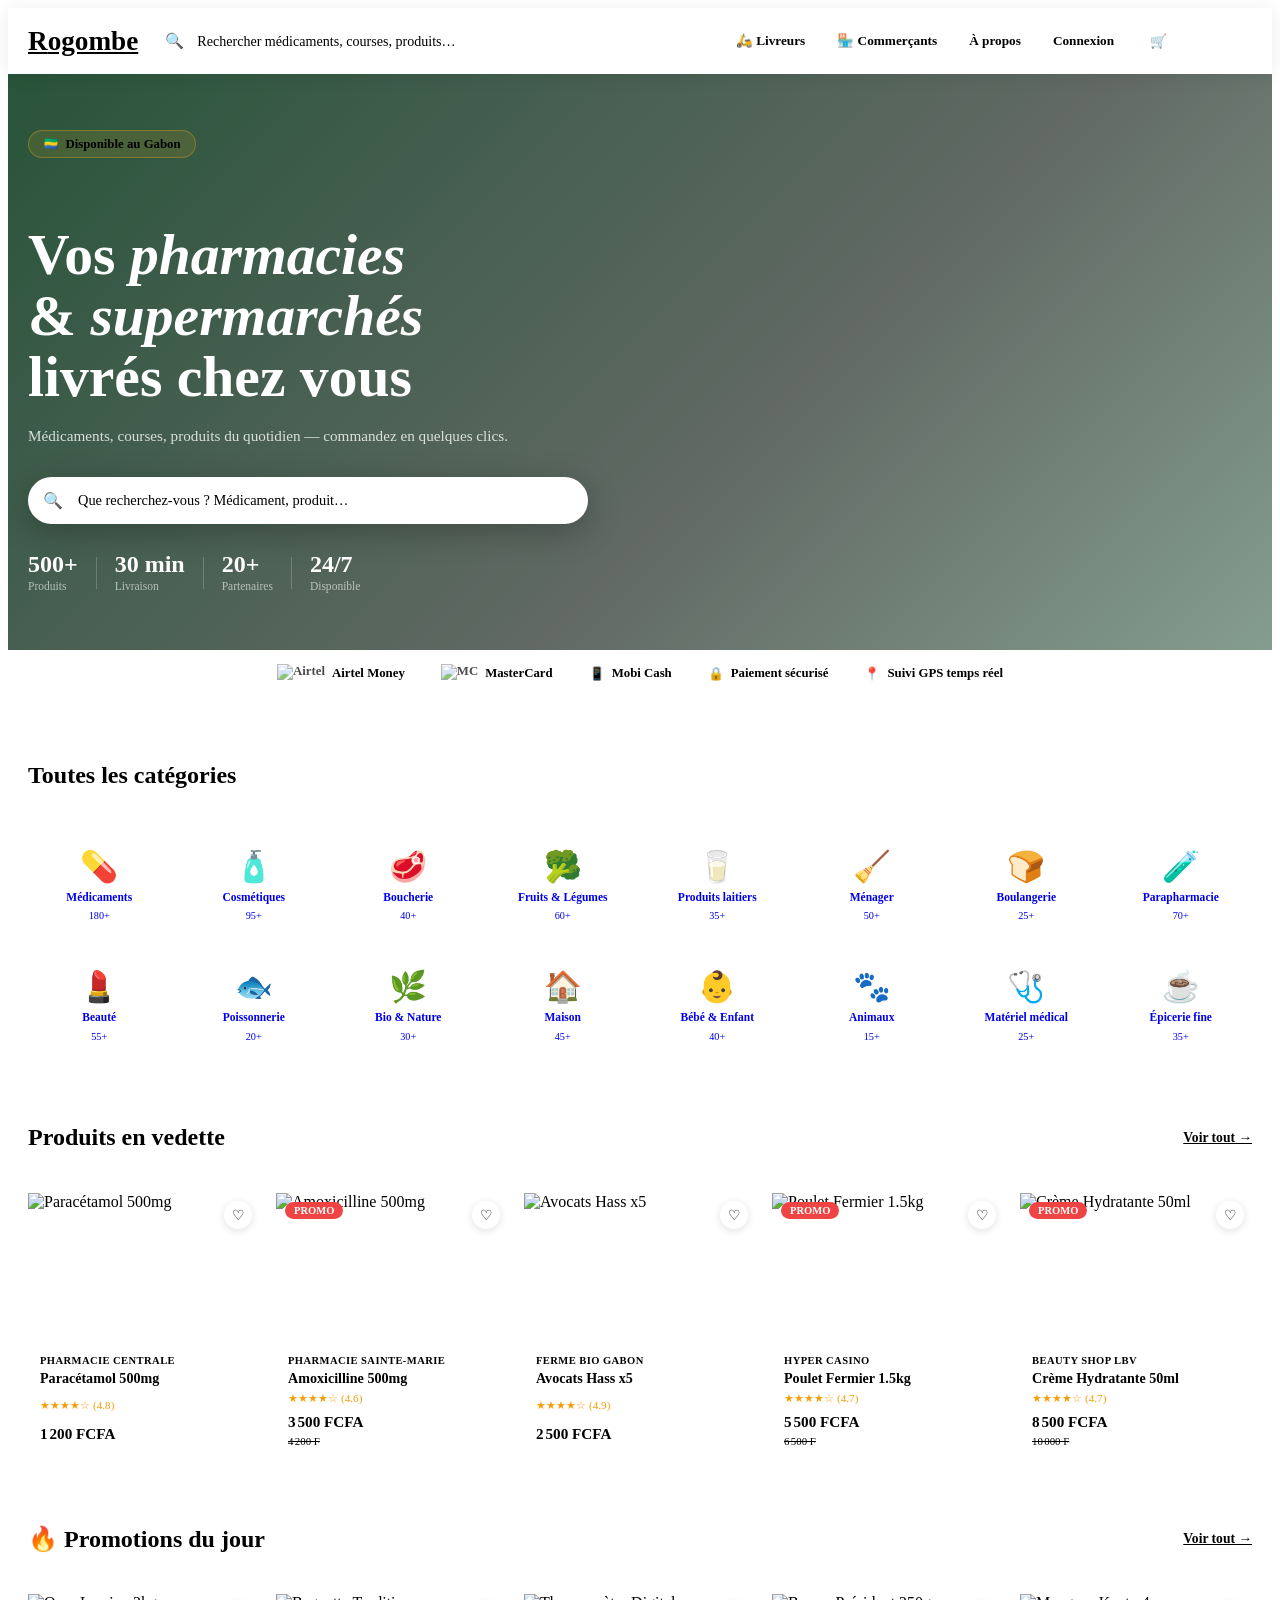
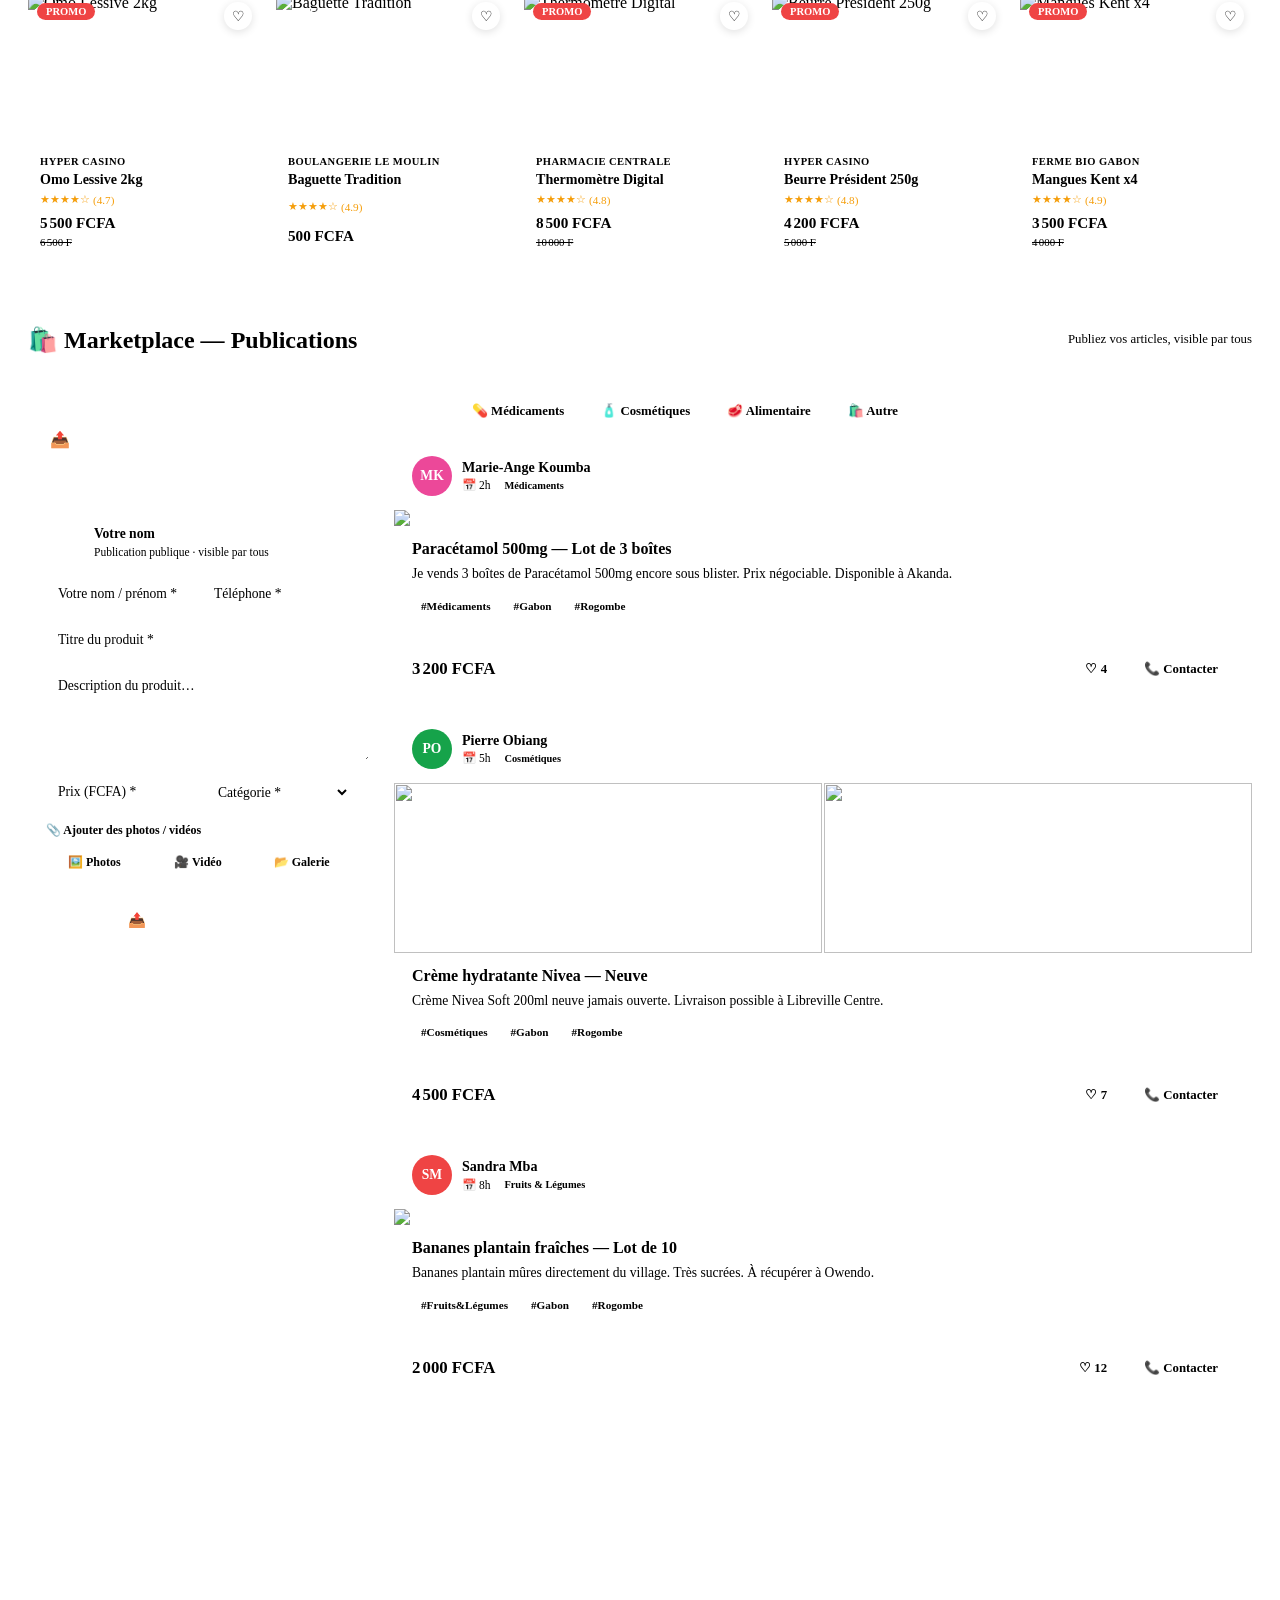
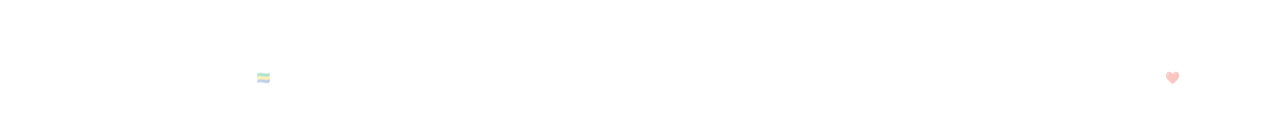
==== commit 944df82c: "Rename index-4.html to index.html" ====
--- a/index.html
+++ b/index.html
@@ -8,495 +8,676 @@
   <link rel="preconnect" href="https://fonts.googleapis.com" />
   <link rel="preconnect" href="https://fonts.gstatic.com" crossorigin />
   <link href="https://fonts.googleapis.com/css2?family=Playfair+Display:ital,wght@0,400;0,700;0,900;1,400&family=DM+Sans:wght@300;400;500;600&display=swap" rel="stylesheet" />
+  <style>
+    /* ---- NAVBAR ---- */
+    #navbar{position:sticky;top:0;z-index:200;background:#fff;box-shadow:0 2px 16px rgba(0,0,0,.08);}
+    .nav-inner{display:flex;align-items:center;gap:14px;max-width:1280px;margin:0 auto;padding:0 20px;height:66px;}
+    .logo{font-family:var(--font-display);font-size:1.7rem;font-weight:900;color:var(--dark);flex-shrink:0;}
+    .logo-r{color:var(--gold);}
+    .nav-search{flex:1;max-width:460px;display:flex;align-items:center;background:var(--gray-1);border:1.5px solid var(--gray-2);border-radius:50px;overflow:hidden;transition:border-color .2s,box-shadow .2s;}
+    .nav-search:focus-within{border-color:var(--green);box-shadow:0 0 0 3px rgba(10,124,78,.1);}
+    .ns-icon{padding:0 13px;font-size:.95rem;color:var(--text-lt);flex-shrink:0;}
+    .nav-search input{flex:1;border:none;background:none;outline:none;font-family:var(--font-body);font-size:.88rem;color:var(--text);padding:11px 0;}
+    .nav-search input::placeholder{color:var(--gray-3);}
+    .ns-btn{background:var(--green);border:none;padding:9px 16px;color:#fff;font-family:var(--font-body);font-size:.82rem;font-weight:700;cursor:pointer;flex-shrink:0;}
+    .ns-btn:hover{background:var(--dark);}
+    .nav-right{display:flex;align-items:center;gap:8px;margin-left:auto;flex-shrink:0;}
+    .nlbtn{font-size:.83rem;font-weight:600;color:var(--text-lt);padding:7px 12px;border-radius:50px;border:none;background:none;cursor:pointer;font-family:var(--font-body);white-space:nowrap;text-decoration:none;}
+    .nlbtn:hover{color:var(--green);}
+    .ncart{display:flex;align-items:center;gap:6px;background:var(--green);color:#fff;border:none;border-radius:50px;padding:9px 16px;font-family:var(--font-body);font-size:.85rem;font-weight:700;cursor:pointer;transition:background .2s;white-space:nowrap;}
+    .ncart:hover{background:var(--dark);}
+    .cbadge{background:var(--gold);color:var(--dark);font-size:.65rem;font-weight:900;min-width:17px;height:17px;border-radius:50%;display:flex;align-items:center;justify-content:center;padding:0 2px;}
+    .burger{display:none;flex-direction:column;gap:5px;background:none;border:none;cursor:pointer;padding:4px;}
+    .burger span{display:block;width:23px;height:2px;background:var(--dark);border-radius:2px;}
+    .mobile-menu{display:none;flex-direction:column;padding:10px 20px 18px;background:#fff;border-top:1px solid var(--gray-2);gap:3px;}
+    .mobile-menu a{padding:10px 13px;border-radius:var(--radius);font-weight:500;color:var(--text);}
+    .mobile-menu a:hover{background:var(--gray-1);}
+    .mmcta{margin-top:6px;background:var(--green);color:#fff !important;border-radius:50px;text-align:center;padding:12px !important;font-weight:700 !important;}
+    .mobile-menu.open{display:flex;}
+    /* Search dropdown */
+    .sdrop{position:absolute;top:66px;left:0;right:0;background:#fff;border-top:1px solid var(--gray-2);box-shadow:0 12px 40px rgba(0,0,0,.12);z-index:199;display:none;max-height:400px;overflow-y:auto;}
+    .sdrop.open{display:block;}
+    .sdrop-inner{max-width:1280px;margin:0 auto;padding:14px 20px;}
+    .sdrop-title{font-size:.72rem;font-weight:700;letter-spacing:.1em;text-transform:uppercase;color:var(--text-lt);margin-bottom:10px;}
+    .sdrop-grid{display:grid;grid-template-columns:repeat(4,1fr);gap:10px;}
+    .sdrop-item{display:flex;align-items:center;gap:10px;padding:10px;border-radius:var(--radius);cursor:pointer;border:1px solid var(--gray-2);transition:all .2s;}
+    .sdrop-item:hover{background:var(--green-lt);border-color:var(--green);}
+    .sdrop-item img{width:42px;height:42px;border-radius:8px;object-fit:cover;flex-shrink:0;}
+    .sdi-name{font-size:.83rem;font-weight:600;color:var(--dark);}
+    .sdi-price{font-size:.75rem;color:var(--green);font-weight:700;}
+    .sdi-store{font-size:.7rem;color:var(--text-lt);}
+    /* HERO */
+    .hero{position:relative;min-height:500px;display:flex;align-items:center;overflow:hidden;}
+    .hero-bg{position:absolute;inset:0;z-index:0;}
+    .hero-video{width:100%;height:100%;object-fit:cover;}
+    .hero-overlay{position:absolute;inset:0;background:linear-gradient(135deg,rgba(10,60,30,.88) 0%,rgba(13,25,18,.65) 60%,rgba(10,60,30,.5) 100%);}
+    .hero-content{position:relative;z-index:1;max-width:1280px;margin:0 auto;padding:56px 20px;width:100%;}
+    .hero-badge{display:inline-block;font-size:.8rem;font-weight:600;color:var(--gold);background:rgba(212,160,23,.15);border:1px solid rgba(212,160,23,.4);padding:5px 14px;border-radius:50px;margin-bottom:18px;}
+    .hero-title{font-family:var(--font-display);font-size:clamp(2rem,5vw,3.6rem);font-weight:900;line-height:1.06;color:#fff;margin-bottom:16px;}
+    .hero-title em{color:var(--gold);font-style:italic;}
+    .hero-sub{font-size:.95rem;color:rgba(255,255,255,.8);line-height:1.7;max-width:500px;margin-bottom:28px;}
+    .hero-sbar{display:flex;align-items:center;max-width:560px;background:#fff;border-radius:50px;overflow:hidden;box-shadow:0 8px 32px rgba(0,0,0,.25);margin-bottom:28px;}
+    .hero-sbar .hsi{padding:0 15px;font-size:1rem;flex-shrink:0;}
+    .hero-sbar input{flex:1;border:none;outline:none;font-family:var(--font-body);font-size:.9rem;color:var(--text);padding:15px 0;}
+    .hero-sbar input::placeholder{color:var(--gray-3);}
+    .hero-sbar button{background:var(--green);border:none;padding:14px 24px;color:#fff;font-family:var(--font-body);font-size:.88rem;font-weight:700;cursor:pointer;flex-shrink:0;}
+    .hero-sbar button:hover{background:var(--gold);color:var(--dark);}
+    .hstats{display:flex;align-items:center;gap:18px;flex-wrap:wrap;}
+    .hstat strong{display:block;font-size:1.5rem;font-weight:900;color:#fff;line-height:1;}
+    .hstat span{font-size:.72rem;color:rgba(255,255,255,.6);}
+    .hstat-sep{width:1px;height:32px;background:rgba(255,255,255,.2);}
+    /* TRUST */
+    .tbar{background:#fff;border-bottom:1px solid var(--gray-2);padding:14px 20px;}
+    .tbar-inner{max-width:1280px;margin:0 auto;display:flex;align-items:center;justify-content:center;gap:36px;flex-wrap:wrap;}
+    .titem{display:flex;align-items:center;gap:7px;color:var(--text-lt);font-size:.8rem;font-weight:600;}
+    .titem img{height:20px;width:auto;opacity:.7;}
+    /* MAIN */
+    .mwrap{max-width:1280px;margin:0 auto;padding:0 20px;}
+    /* SECTION */
+    .sblock{padding:44px 0 0;}
+    .sheader{display:flex;align-items:center;justify-content:space-between;margin-bottom:22px;flex-wrap:wrap;gap:10px;}
+    .sheader h2{font-family:var(--font-display);font-size:1.5rem;font-weight:900;color:var(--dark);}
+    .sheader h2 em{color:var(--green);font-style:normal;}
+    .sall{color:var(--green);font-size:.85rem;font-weight:700;}
+    .sall:hover{text-decoration:underline;}
+    /* CATEGORIES GRID */
+    .cats-grid{display:grid;grid-template-columns:repeat(8,1fr);gap:12px;}
+    .ctile{background:#fff;border-radius:14px;padding:16px 8px;text-align:center;cursor:pointer;border:2px solid transparent;transition:all .25s;box-shadow:var(--shadow);text-decoration:none;display:flex;flex-direction:column;align-items:center;gap:6px;}
+    .ctile:hover{border-color:var(--cc,var(--green));transform:translateY(-4px);box-shadow:var(--shadow-lg);}
+    .ct-emoji{font-size:1.9rem;}
+    .ct-name{font-size:.72rem;font-weight:700;color:var(--dark);line-height:1.2;}
+    .ct-count{font-size:.64rem;color:var(--text-lt);}
+    /* PRODUCTS ROW */
+    .prow{display:grid;grid-template-columns:repeat(5,1fr);gap:16px;}
+    .pcard{background:#fff;border-radius:var(--radius);overflow:hidden;box-shadow:var(--shadow);transition:transform .3s,box-shadow .3s;display:flex;flex-direction:column;position:relative;}
+    .pcard:hover{transform:translateY(-5px);box-shadow:var(--shadow-lg);}
+    .pbadge{position:absolute;top:9px;left:9px;z-index:2;font-size:.66rem;font-weight:700;padding:3px 9px;border-radius:50px;}
+    .pb-promo{background:#ef4444;color:#fff;}
+    .pb-new{background:var(--green);color:#fff;}
+    .pfav{position:absolute;top:8px;right:8px;z-index:2;background:#fff;border:none;width:28px;height:28px;border-radius:50%;display:flex;align-items:center;justify-content:center;font-size:.85rem;cursor:pointer;box-shadow:0 2px 8px rgba(0,0,0,.12);transition:transform .2s;}
+    .pfav:hover{transform:scale(1.2);}
+    .pimg-wrap{height:150px;overflow:hidden;}
+    .pimg{width:100%;height:100%;object-fit:cover;transition:transform .5s;}
+    .pcard:hover .pimg{transform:scale(1.05);}
+    .pbody{padding:12px;flex:1;display:flex;flex-direction:column;}
+    .pstore{font-size:.66rem;color:var(--text-lt);font-weight:600;text-transform:uppercase;letter-spacing:.04em;margin-bottom:4px;}
+    .pname{font-family:var(--font-display);font-size:.88rem;font-weight:700;color:var(--dark);margin-bottom:4px;line-height:1.25;flex:1;}
+    .prating{display:flex;align-items:center;gap:3px;font-size:.7rem;color:#f59e0b;margin-bottom:8px;}
+    .prating span{color:var(--text-lt);}
+    .pfooter{display:flex;align-items:center;justify-content:space-between;gap:5px;}
+    .pprice strong{display:block;font-size:.95rem;font-weight:900;color:var(--green);}
+    .pprice del{font-size:.68rem;color:var(--gray-3);}
+    .padd{background:var(--green);color:#fff;border:none;border-radius:50px;padding:7px 12px;font-family:var(--font-body);font-size:.75rem;font-weight:700;cursor:pointer;transition:background .2s,transform .2s;white-space:nowrap;}
+    .padd:hover{background:var(--dark);transform:scale(1.04);}
+    .padd.added{background:var(--gold);color:var(--dark);}
+    /* MARKETPLACE */
+    .mkplace{padding:44px 0 60px;}
+    .mk-grid{display:grid;grid-template-columns:340px 1fr;gap:26px;align-items:start;}
+    /* Publish box */
+    .pub-box{background:#fff;border-radius:var(--radius-lg);box-shadow:var(--shadow);overflow:hidden;position:sticky;top:78px;}
+    .pub-head{background:linear-gradient(135deg,var(--dark),var(--dark-2));padding:18px 22px;}
+    .pub-head h3{font-family:var(--font-display);font-size:1rem;font-weight:700;color:#fff;margin-bottom:3px;}
+    .pub-head p{font-size:.75rem;color:rgba(255,255,255,.55);}
+    .pub-body{padding:18px;}
+    .pub-author{display:flex;align-items:center;gap:10px;margin-bottom:14px;}
+    .pub-av{width:38px;height:38px;background:var(--green);color:#fff;border-radius:50%;display:flex;align-items:center;justify-content:center;font-weight:700;font-size:.85rem;flex-shrink:0;}
+    .pub-ai strong{display:block;font-size:.85rem;color:var(--dark);}
+    .pub-ai span{font-size:.72rem;color:var(--text-lt);}
+    .pf{width:100%;padding:10px 12px;border:1.5px solid var(--gray-2);border-radius:var(--radius);font-family:var(--font-body);font-size:.85rem;color:var(--text);background:var(--gray-1);outline:none;transition:border-color .2s;margin-bottom:10px;}
+    .pf:focus{border-color:var(--green);background:#fff;}
+    .pf::placeholder{color:var(--gray-3);}
+    textarea.pf{resize:vertical;min-height:72px;}
+    .pf-row{display:grid;grid-template-columns:1fr 1fr;gap:8px;}
+    .media-btns{display:flex;gap:7px;margin-bottom:10px;}
+    .mbtn{flex:1;display:flex;align-items:center;justify-content:center;gap:5px;padding:9px;border:1.5px solid var(--gray-2);border-radius:var(--radius);background:var(--gray-1);font-family:var(--font-body);font-size:.75rem;font-weight:600;color:var(--text);cursor:pointer;transition:all .2s;position:relative;overflow:hidden;}
+    .mbtn input[type="file"]{position:absolute;inset:0;opacity:0;cursor:pointer;}
+    .mbtn:hover{border-color:var(--green);color:var(--green);background:var(--green-lt);}
+    .mpreview{display:flex;gap:6px;flex-wrap:wrap;margin-bottom:10px;}
+    .mthumb{position:relative;width:66px;height:66px;border-radius:8px;overflow:hidden;}
+    .mthumb img,.mthumb video{width:100%;height:100%;object-fit:cover;}
+    .mthumb-rm{position:absolute;top:2px;right:2px;background:rgba(0,0,0,.6);color:#fff;border:none;border-radius:50%;width:16px;height:16px;font-size:.62rem;cursor:pointer;display:flex;align-items:center;justify-content:center;}
+    .pub-submit{width:100%;padding:13px;background:var(--green);color:#fff;border:none;border-radius:50px;font-family:var(--font-body);font-size:.9rem;font-weight:700;cursor:pointer;transition:background .2s,transform .2s;}
+    .pub-submit:hover{background:var(--dark);transform:translateY(-2px);}
+    /* Feed */
+    .feed-filters{display:flex;gap:7px;flex-wrap:wrap;margin-bottom:16px;}
+    .ffbtn{padding:7px 15px;border-radius:50px;border:1.5px solid var(--gray-2);background:#fff;font-family:var(--font-body);font-size:.8rem;font-weight:600;color:var(--text-lt);cursor:pointer;transition:all .2s;}
+    .ffbtn.active,.ffbtn:hover{background:var(--green);border-color:var(--green);color:#fff;}
+    .feed{display:flex;flex-direction:column;gap:18px;}
+    /* Post card */
+    .post-card{background:#fff;border-radius:var(--radius-lg);box-shadow:var(--shadow);overflow:hidden;}
+    .post-head{padding:14px 18px;display:flex;align-items:center;gap:10px;}
+    .post-av{width:40px;height:40px;border-radius:50%;display:flex;align-items:center;justify-content:center;font-weight:700;color:#fff;font-size:.85rem;flex-shrink:0;}
+    .post-ai strong{display:block;font-size:.88rem;color:var(--dark);}
+    .post-meta{font-size:.72rem;color:var(--text-lt);display:flex;align-items:center;gap:7px;margin-top:2px;}
+    .post-cat-badge{font-size:.65rem;font-weight:700;padding:2px 7px;border-radius:50px;background:var(--green-lt);color:var(--green);}
+    .post-media{max-height:360px;overflow:hidden;}
+    .post-media img{width:100%;max-height:360px;object-fit:cover;display:block;}
+    .post-media video{width:100%;max-height:360px;object-fit:cover;display:block;}
+    .pmg{display:grid;gap:2px;}
+    .pmg.two{grid-template-columns:1fr 1fr;}
+    .pmg.three{grid-template-columns:2fr 1fr;grid-template-rows:1fr 1fr;}
+    .pmg img{width:100%;height:170px;object-fit:cover;display:block;}
+    .pmg.three img:first-child{grid-row:1/-1;height:100%;}
+    .post-body{padding:14px 18px;}
+    .post-title{font-family:var(--font-display);font-size:1rem;font-weight:700;color:var(--dark);margin-bottom:5px;}
+    .post-desc{font-size:.85rem;color:var(--text-lt);line-height:1.6;margin-bottom:12px;}
+    .post-tags{display:flex;gap:5px;flex-wrap:wrap;margin-bottom:12px;}
+    .ptag{font-size:.7rem;font-weight:600;padding:3px 9px;border-radius:50px;background:var(--gray-1);color:var(--text-lt);}
+    .post-footer{display:flex;align-items:center;justify-content:space-between;padding:12px 18px;border-top:1px solid var(--gray-2);flex-wrap:wrap;gap:8px;}
+    .post-price-val{font-size:1.05rem;font-weight:900;color:var(--green);}
+    .post-actions{display:flex;gap:7px;}
+    .like-btn{display:flex;align-items:center;gap:4px;padding:8px 14px;border-radius:50px;border:1.5px solid var(--gray-2);background:#fff;font-family:var(--font-body);font-size:.8rem;font-weight:600;color:var(--text-lt);cursor:pointer;transition:all .2s;}
+    .like-btn.liked,.like-btn:hover{border-color:#ef4444;color:#ef4444;background:#fee2e2;}
+    .contact-btn{display:flex;align-items:center;gap:5px;padding:8px 16px;border:1.5px solid var(--green);color:var(--green);background:#fff;border-radius:50px;font-family:var(--font-body);font-size:.8rem;font-weight:700;cursor:pointer;transition:all .2s;}
+    .contact-btn:hover{background:var(--green);color:#fff;}
+    /* CART DRAWER */
+    .cart-overlay{position:fixed;inset:0;background:rgba(0,0,0,.45);z-index:900;opacity:0;pointer-events:none;transition:opacity .3s;}
+    .cart-overlay.open{opacity:1;pointer-events:all;}
+    .cart-drawer{position:fixed;top:0;right:0;bottom:0;width:390px;background:#fff;z-index:901;transform:translateX(100%);transition:transform .35s cubic-bezier(.4,0,.2,1);display:flex;flex-direction:column;}
+    .cart-drawer.open{transform:translateX(0);}
+    .cd-head{padding:18px 22px;border-bottom:1px solid var(--gray-2);display:flex;align-items:center;justify-content:space-between;}
+    .cd-head h2{font-family:var(--font-display);font-size:1.1rem;font-weight:900;color:var(--dark);}
+    .cd-close{width:32px;height:32px;border-radius:50%;background:var(--gray-1);border:none;font-size:.95rem;cursor:pointer;display:flex;align-items:center;justify-content:center;}
+    .cd-items{flex:1;overflow-y:auto;padding:14px 22px;display:flex;flex-direction:column;gap:12px;}
+    .cd-empty{text-align:center;padding:50px 0;color:var(--text-lt);}
+    .cd-ei{font-size:2.8rem;margin-bottom:8px;display:block;}
+    .cd-item{display:flex;gap:11px;align-items:flex-start;background:var(--gray-1);border-radius:var(--radius);padding:11px;}
+    .cd-img{width:54px;height:54px;border-radius:8px;object-fit:cover;flex-shrink:0;}
+    .cd-info{flex:1;}
+    .cd-name{font-size:.85rem;font-weight:700;color:var(--dark);margin-bottom:4px;}
+    .cd-price{font-size:.82rem;color:var(--green);font-weight:700;}
+    .cd-qty{display:flex;align-items:center;gap:7px;margin-top:7px;}
+    .cd-qbtn{width:24px;height:24px;border-radius:50%;border:1.5px solid var(--gray-2);background:#fff;font-size:.85rem;cursor:pointer;display:flex;align-items:center;justify-content:center;font-weight:700;transition:all .2s;}
+    .cd-qbtn:hover{background:var(--green);border-color:var(--green);color:#fff;}
+    .cd-qval{font-size:.85rem;font-weight:700;min-width:16px;text-align:center;}
+    .cd-rm{background:none;border:none;color:var(--gray-3);cursor:pointer;font-size:.95rem;transition:color .2s;}
+    .cd-rm:hover{color:#ef4444;}
+    .cd-foot{padding:18px 22px;border-top:1px solid var(--gray-2);}
+    .cd-trow{display:flex;justify-content:space-between;font-size:.85rem;color:var(--text-lt);margin-bottom:5px;}
+    .cd-tmain{font-size:1rem;font-weight:900;color:var(--dark);padding-top:10px;border-top:1px solid var(--gray-2);margin-top:8px;margin-bottom:16px;}
+    .cd-chk{width:100%;padding:14px;background:var(--green);color:#fff;border:none;border-radius:50px;font-family:var(--font-body);font-size:.92rem;font-weight:700;cursor:pointer;transition:background .2s;}
+    .cd-chk:hover{background:var(--dark);}
+    /* TOAST */
+    .toast{position:fixed;bottom:22px;left:50%;transform:translateX(-50%) translateY(70px);background:var(--dark);color:#fff;padding:11px 20px;border-radius:50px;font-size:.85rem;font-weight:600;z-index:999;transition:transform .3s,opacity .3s;opacity:0;pointer-events:none;white-space:nowrap;}
+    .toast.show{transform:translateX(-50%) translateY(0);opacity:1;}
+    /* RESPONSIVE */
+    @media(max-width:1200px){.cats-grid{grid-template-columns:repeat(6,1fr);}.prow{grid-template-columns:repeat(4,1fr);}}
+    @media(max-width:1024px){.cats-grid{grid-template-columns:repeat(5,1fr);}.prow{grid-template-columns:repeat(3,1fr);}.mk-grid{grid-template-columns:290px 1fr;}}
+    @media(max-width:768px){.nav-search{display:none;}.burger{display:flex;}.nlbtn{display:none;}.cats-grid{grid-template-columns:repeat(4,1fr);}.prow{grid-template-columns:repeat(2,1fr);}.mk-grid{grid-template-columns:1fr;}.pub-box{position:static;}.cart-drawer{width:100%;}.sdrop-grid{grid-template-columns:1fr 1fr;}}
+    @media(max-width:480px){.cats-grid{grid-template-columns:repeat(4,1fr);}.ctile{padding:11px 5px;}.ct-emoji{font-size:1.6rem;}.ct-name{font-size:.64rem;}.prow{grid-template-columns:repeat(2,1fr);gap:10px;}.pf-row{grid-template-columns:1fr;}}
+    @keyframes fadeUp{from{opacity:0;transform:translateY(22px)}to{opacity:1;transform:none}}
+  </style>
 </head>
 <body>
 
-  <!-- NAV -->
-  <nav id="navbar">
-    <div class="nav-inner">
-      <a href="#" class="logo">
-        <span class="logo-r">R</span>ogombe
-      </a>
-      <ul class="nav-links">
-        <li><a href="#services">Services</a></li>
-        <li><a href="#how">Comment ça marche</a></li>
-        <li><a href="#categories">Catalogue</a></li>
-        <li><a href="#partenaires">Partenaires</a></li>
-        <li><a href="#app">Application</a></li>
-      </ul>
-      <div class="nav-actions">
-        <a href="login.html" class="btn-ghost">Se connecter</a>
-        <a href="register.html" class="btn-primary">Commencer</a>
-      </div>
-      <button class="burger" id="burger" aria-label="Menu">
-        <span></span><span></span><span></span>
-      </button>
-    </div>
-    <div class="mobile-menu" id="mobileMenu">
-      <a href="#services">Services</a>
-      <a href="#how">Comment ça marche</a>
-      <a href="#categories">Catalogue</a>
-      <a href="#partenaires">Partenaires</a>
-      <a href="login.html">Se connecter</a>
-      <a href="register.html" class="mobile-cta">Commencer</a>
-    </div>
-  </nav>
-
-  <!-- HERO -->
-  <section class="hero" id="hero">
-    <div class="hero-bg">
-      <div class="hero-overlay"></div>
-      <video class="hero-video" autoplay muted loop playsinline>
-        <source src="https://cdn.pixabay.com/video/2022/10/17/135339-762636309_large.mp4" type="video/mp4" />
-      </video>
-    </div>
-    <div class="hero-content">
-      <div class="hero-badge">🇬🇦 &nbsp;Disponible au Gabon</div>
-      <h1 class="hero-title">
-        Vos <em>pharmacies</em><br />& <em>supermarchés</em><br />livrés chez vous
-      </h1>
-      <p class="hero-sub">
-        Médicaments, courses, produits du quotidien — commandez en quelques clics et recevez à domicile ou retirez en magasin.
-      </p>
-      <div class="hero-btns">
-        <a href="register.html" class="btn-hero-primary">Commander maintenant</a>
-        <a href="#how" class="btn-hero-ghost">
-          <span class="play-icon">▶</span> Comment ça marche
-        </a>
-      </div>
-      <div class="hero-stats">
-        <div class="stat"><strong>500+</strong><span>Produits</span></div>
-        <div class="stat-sep"></div>
-        <div class="stat"><strong>30 min</strong><span>Livraison moy.</span></div>
-        <div class="stat-sep"></div>
-        <div class="stat"><strong>24/7</strong><span>Disponible</span></div>
-      </div>
-    </div>
-    <div class="hero-scroll">
-      <span>Défiler</span>
-      <div class="scroll-line"></div>
-    </div>
-  </section>
-
-  <!-- TRUST BAR -->
-  <div class="trust-bar">
-    <div class="trust-inner">
-      <div class="trust-item">
-        <img src="https://upload.wikimedia.org/wikipedia/commons/thumb/4/41/Airtel_logo_2010.svg/200px-Airtel_logo_2010.svg.png" alt="Airtel Money" />
-        <span>Airtel Money</span>
-      </div>
-      <div class="trust-item">
-        <img src="https://upload.wikimedia.org/wikipedia/commons/thumb/2/2a/Mastercard-logo.svg/200px-Mastercard-logo.svg.png" alt="MasterCard" />
-        <span>MasterCard</span>
-      </div>
-      <div class="trust-item">
-        <span class="trust-icon">📱</span>
-        <span>Mobi Cash</span>
-      </div>
-      <div class="trust-item">
-        <span class="trust-icon">🔒</span>
-        <span>Paiement sécurisé</span>
-      </div>
-      <div class="trust-item">
-        <span class="trust-icon">📍</span>
-        <span>Suivi temps réel</span>
-      </div>
-    </div>
-  </div>
-
-  <!-- SERVICES -->
-  <section class="services" id="services">
-    <div class="container">
-      <div class="section-label">Nos services</div>
-      <h2 class="section-title">Tout ce dont vous avez<br /><em>besoin, où vous êtes</em></h2>
-      <div class="services-grid">
-        <div class="service-card" data-delay="0">
-          <div class="service-img-wrap">
-            <img src="https://images.unsplash.com/photo-1585435557343-3b092031a831?w=600&q=80" alt="Pharmacie" />
-            <div class="service-badge">Pharmacie</div>
+<!-- NAVBAR -->
+<nav id="navbar">
+  <div class="nav-inner">
+    <a href="index.html" class="logo"><span class="logo-r">R</span>ogombe</a>
+    <div class="nav-search">
+      <span class="ns-icon">🔍</span>
+      <input type="text" id="nsInput" placeholder="Rechercher médicaments, courses, produits…" autocomplete="off" oninput="handleNS()" onfocus="openSD()" />
+      <button class="ns-btn" onclick="doSearch()">Chercher</button>
+    </div>
+    <div class="nav-right">
+      <a href="livreur.html" class="nlbtn">🛵 Livreurs</a>
+      <a href="espace-commercant.html" class="nlbtn">🏪 Commerçants</a>
+      <a href="a-propos.html" class="nlbtn">À propos</a>
+      <a href="login.html" class="nlbtn">Connexion</a>
+      <button class="ncart" onclick="toggleCart()">🛒 Panier <span class="cbadge" id="nc">0</span></button>
+    </div>
+    <button class="burger" id="burger"><span></span><span></span><span></span></button>
+  </div>
+  <div class="mobile-menu" id="mm">
+    <a href="#categories">Catégories</a>
+    <a href="#marketplace">Marketplace</a>
+    <a href="livreur.html">Devenir livreur</a>
+    <a href="espace-commercant.html">Espace commerçant</a>
+    <a href="a-propos.html">À propos</a>
+    <a href="login.html">Connexion</a>
+    <a href="register.html" class="mmcta">Créer un compte</a>
+  </div>
+  <div class="sdrop" id="sdrop">
+    <div class="sdrop-inner">
+      <div class="sdrop-title" id="sdtitle">Suggestions</div>
+      <div class="sdrop-grid" id="sdgrid"></div>
+    </div>
+  </div>
+</nav>
+
+<!-- HERO -->
+<section class="hero">
+  <div class="hero-bg">
+    <div class="hero-overlay"></div>
+    <video class="hero-video" autoplay muted loop playsinline>
+      <source src="https://cdn.pixabay.com/video/2022/10/17/135339-762636309_large.mp4" type="video/mp4" />
+    </video>
+  </div>
+  <div class="hero-content">
+    <div class="hero-badge">🇬🇦 &nbsp;Disponible au Gabon</div>
+    <h1 class="hero-title">Vos <em>pharmacies</em><br/>& <em>supermarchés</em><br/>livrés chez vous</h1>
+    <p class="hero-sub">Médicaments, courses, produits du quotidien — commandez en quelques clics.</p>
+    <div class="hero-sbar">
+      <span class="hsi">🔍</span>
+      <input type="text" id="hsInput" placeholder="Que recherchez-vous ? Médicament, produit…" oninput="document.getElementById('nsInput').value=this.value;handleNS();" />
+      <button onclick="doSearch()">Rechercher</button>
+    </div>
+    <div class="hstats">
+      <div class="hstat"><strong>500+</strong><span>Produits</span></div>
+      <div class="hstat-sep"></div>
+      <div class="hstat"><strong>30 min</strong><span>Livraison</span></div>
+      <div class="hstat-sep"></div>
+      <div class="hstat"><strong>20+</strong><span>Partenaires</span></div>
+      <div class="hstat-sep"></div>
+      <div class="hstat"><strong>24/7</strong><span>Disponible</span></div>
+    </div>
+  </div>
+</section>
+
+<!-- TRUST BAR -->
+<div class="tbar">
+  <div class="tbar-inner">
+    <div class="titem"><img src="https://upload.wikimedia.org/wikipedia/commons/thumb/4/41/Airtel_logo_2010.svg/200px-Airtel_logo_2010.svg.png" alt="Airtel"/><span>Airtel Money</span></div>
+    <div class="titem"><img src="https://upload.wikimedia.org/wikipedia/commons/thumb/2/2a/Mastercard-logo.svg/200px-Mastercard-logo.svg.png" alt="MC"/><span>MasterCard</span></div>
+    <div class="titem"><span>📱</span><span>Mobi Cash</span></div>
+    <div class="titem"><span>🔒</span><span>Paiement sécurisé</span></div>
+    <div class="titem"><span>📍</span><span>Suivi GPS temps réel</span></div>
+  </div>
+</div>
+
+<!-- MAIN CONTENT -->
+<div class="mwrap">
+
+  <!-- TOUTES LES CATÉGORIES -->
+  <div class="sblock" id="categories">
+    <div class="sheader"><h2>Toutes les <em>catégories</em></h2></div>
+    <div class="cats-grid">
+      <a href="categorie.html?cat=medicaments"       class="ctile" style="--cc:#16a34a"><span class="ct-emoji">💊</span><span class="ct-name">Médicaments</span><span class="ct-count">180+</span></a>
+      <a href="categorie.html?cat=cosmetiques"       class="ctile" style="--cc:#0ea5e9"><span class="ct-emoji">🧴</span><span class="ct-name">Cosmétiques</span><span class="ct-count">95+</span></a>
+      <a href="categorie.html?cat=boucherie"         class="ctile" style="--cc:#f59e0b"><span class="ct-emoji">🥩</span><span class="ct-name">Boucherie</span><span class="ct-count">40+</span></a>
+      <a href="categorie.html?cat=fruits-legumes"    class="ctile" style="--cc:#ef4444"><span class="ct-emoji">🥦</span><span class="ct-name">Fruits & Légumes</span><span class="ct-count">60+</span></a>
+      <a href="categorie.html?cat=produits-laitiers" class="ctile" style="--cc:#8b5cf6"><span class="ct-emoji">🥛</span><span class="ct-name">Produits laitiers</span><span class="ct-count">35+</span></a>
+      <a href="categorie.html?cat=menager"           class="ctile" style="--cc:#ec4899"><span class="ct-emoji">🧹</span><span class="ct-name">Ménager</span><span class="ct-count">50+</span></a>
+      <a href="categorie.html?cat=boulangerie"       class="ctile" style="--cc:#14b8a6"><span class="ct-emoji">🍞</span><span class="ct-name">Boulangerie</span><span class="ct-count">25+</span></a>
+      <a href="categorie.html?cat=parapharmacie"     class="ctile" style="--cc:#f97316"><span class="ct-emoji">🧪</span><span class="ct-name">Parapharmacie</span><span class="ct-count">70+</span></a>
+      <a href="categorie.html?cat=cosmetiques"       class="ctile" style="--cc:#e11d48"><span class="ct-emoji">💄</span><span class="ct-name">Beauté</span><span class="ct-count">55+</span></a>
+      <a href="categorie.html?cat=boucherie"         class="ctile" style="--cc:#0284c7"><span class="ct-emoji">🐟</span><span class="ct-name">Poissonnerie</span><span class="ct-count">20+</span></a>
+      <a href="categorie.html?cat=fruits-legumes"    class="ctile" style="--cc:#65a30d"><span class="ct-emoji">🌿</span><span class="ct-name">Bio & Nature</span><span class="ct-count">30+</span></a>
+      <a href="categorie.html?cat=menager"           class="ctile" style="--cc:#7c3aed"><span class="ct-emoji">🏠</span><span class="ct-name">Maison</span><span class="ct-count">45+</span></a>
+      <a href="categorie.html?cat=parapharmacie"     class="ctile" style="--cc:#0891b2"><span class="ct-emoji">👶</span><span class="ct-name">Bébé & Enfant</span><span class="ct-count">40+</span></a>
+      <a href="categorie.html?cat=menager"           class="ctile" style="--cc:#dc2626"><span class="ct-emoji">🐾</span><span class="ct-name">Animaux</span><span class="ct-count">15+</span></a>
+      <a href="categorie.html?cat=medicaments"       class="ctile" style="--cc:#059669"><span class="ct-emoji">🩺</span><span class="ct-name">Matériel médical</span><span class="ct-count">25+</span></a>
+      <a href="categorie.html?cat=produits-laitiers" class="ctile" style="--cc:#d97706"><span class="ct-emoji">☕</span><span class="ct-name">Épicerie fine</span><span class="ct-count">35+</span></a>
+    </div>
+  </div>
+
+  <!-- PRODUITS EN VEDETTE -->
+  <div class="sblock">
+    <div class="sheader"><h2>Produits <em>en vedette</em></h2><a href="categorie.html?cat=medicaments" class="sall">Voir tout →</a></div>
+    <div class="prow" id="featProds"></div>
+  </div>
+
+  <!-- PROMOS -->
+  <div class="sblock">
+    <div class="sheader"><h2>🔥 Promotions <em>du jour</em></h2><a href="categorie.html?cat=cosmetiques" class="sall">Voir tout →</a></div>
+    <div class="prow" id="promoProds"></div>
+  </div>
+
+  <!-- MARKETPLACE -->
+  <div class="sblock mkplace" id="marketplace">
+    <div class="sheader">
+      <h2>🛍️ Marketplace — <em>Publications</em></h2>
+      <span style="font-size:.8rem;color:var(--text-lt);">Publiez vos articles, visible par tous</span>
+    </div>
+    <div class="mk-grid">
+
+      <!-- BOÎTE PUBLICATION -->
+      <div class="pub-box">
+        <div class="pub-head">
+          <h3>📤 Publier un article</h3>
+          <p>Partagez avec toute la communauté Rogombe</p>
+        </div>
+        <div class="pub-body">
+          <div class="pub-author">
+            <div class="pub-av" id="pav">?</div>
+            <div class="pub-ai"><strong id="pname">Votre nom</strong><span>Publication publique · visible par tous</span></div>
           </div>
-          <div class="service-body">
-            <h3>Médicaments & Santé</h3>
-            <p>Accédez aux catalogues des pharmacies agréées. Ordonnances, vitamines, cosmétiques pharmaceutiques livrés en toute sécurité.</p>
-            <a href="register.html" class="service-link">Explorer →</a>
+          <div class="pf-row"><input class="pf" id="pAuthor" type="text" placeholder="Votre nom / prénom *" oninput="updAv()" /><input class="pf" id="pTel" type="tel" placeholder="Téléphone *" /></div>
+          <input class="pf" id="pTitle" type="text" placeholder="Titre du produit *" />
+          <textarea class="pf" id="pDesc" placeholder="Description du produit…" rows="3"></textarea>
+          <div class="pf-row">
+            <input class="pf" id="pPrice" type="number" placeholder="Prix (FCFA) *" style="margin-bottom:0;" />
+            <select class="pf" id="pCat" style="margin-bottom:0;">
+              <option value="">Catégorie *</option>
+              <option>Médicaments</option><option>Cosmétiques</option><option>Boucherie</option>
+              <option>Fruits &amp; Légumes</option><option>Produits laitiers</option><option>Ménager</option>
+              <option>Boulangerie</option><option>Parapharmacie</option><option>Beauté</option>
+              <option>Bébé &amp; Enfant</option><option>Autre</option>
+            </select>
           </div>
+          <p style="font-size:.75rem;font-weight:700;color:var(--text);margin:12px 0 8px;">📎 Ajouter des photos / vidéos</p>
+          <div class="media-btns">
+            <label class="mbtn"><input type="file" id="imgI" accept="image/*" multiple onchange="handleMU(this)" />🖼️ Photos</label>
+            <label class="mbtn"><input type="file" id="vidI" accept="video/*" onchange="handleMU(this)" />🎥 Vidéo</label>
+            <label class="mbtn"><input type="file" id="galI" accept="image/*,video/*" multiple onchange="handleMU(this)" />📂 Galerie</label>
+          </div>
+          <div class="mpreview" id="mprev"></div>
+          <button class="pub-submit" onclick="publishPost()">📤 Publier maintenant</button>
         </div>
-        <div class="service-card featured" data-delay="150">
-          <div class="service-img-wrap">
-            <img src="https://images.unsplash.com/photo-1542838132-92c53300491e?w=600&q=80" alt="Supermarché" />
-            <div class="service-badge">Supermarché</div>
-          </div>
-          <div class="service-body">
-            <h3>Courses & Alimentation</h3>
-            <p>Fruits, légumes, épicerie, boissons, produits ménagers — faites vos courses depuis votre canapé et recevez-les rapidement.</p>
-            <a href="register.html" class="service-link">Explorer →</a>
-          </div>
+      </div>
+
+      <!-- FEED -->
+      <div>
+        <div class="feed-filters">
+          <button class="ffbtn active" onclick="filterFeed('all',this)">Tous</button>
+          <button class="ffbtn" onclick="filterFeed('medicaments',this)">💊 Médicaments</button>
+          <button class="ffbtn" onclick="filterFeed('cosmetiques',this)">🧴 Cosmétiques</button>
+          <button class="ffbtn" onclick="filterFeed('alimentaire',this)">🥩 Alimentaire</button>
+          <button class="ffbtn" onclick="filterFeed('autre',this)">🛍️ Autre</button>
         </div>
-        <div class="service-card" data-delay="300">
-          <div class="service-img-wrap">
-            <img src="https://images.unsplash.com/photo-1619451334792-150fd785ee74?w=600&q=80" alt="Livraison" />
-            <div class="service-badge">Livraison</div>
-          </div>
-          <div class="service-body">
-            <h3>Livraison Express</h3>
-            <p>Nos livreurs partenaires assurent la collecte et la livraison rapide à votre domicile avec suivi GPS en temps réel.</p>
-            <a href="register.html" class="service-link">En savoir plus →</a>
-          </div>
+        <div class="feed" id="feed"></div>
+      </div>
+
+    </div>
+  </div>
+
+</div><!-- /mwrap -->
+
+<!-- FOOTER -->
+<footer style="background:var(--dark);padding:44px 20px 20px;margin-top:0;">
+  <div style="max-width:1280px;margin:0 auto;">
+    <div style="display:grid;grid-template-columns:2fr 1fr 1fr 1fr;gap:36px;padding-bottom:36px;border-bottom:1px solid rgba(255,255,255,.1);flex-wrap:wrap;">
+      <div>
+        <div style="font-family:var(--font-display);font-size:1.7rem;font-weight:900;color:#fff;margin-bottom:10px;"><span style="color:var(--gold);">R</span>ogombe</div>
+        <p style="color:rgba(255,255,255,.5);font-size:.85rem;line-height:1.7;">La plateforme de commande en ligne des pharmacies &amp; supermarchés du Gabon.</p>
+      </div>
+      <div>
+        <h5 style="color:#fff;font-size:.78rem;font-weight:700;letter-spacing:.1em;text-transform:uppercase;margin-bottom:14px;">Plateforme</h5>
+        <a href="#categories" style="display:block;color:rgba(255,255,255,.5);font-size:.85rem;margin-bottom:9px;">Catégories</a>
+        <a href="#marketplace" style="display:block;color:rgba(255,255,255,.5);font-size:.85rem;margin-bottom:9px;">Marketplace</a>
+        <a href="commande.html" style="display:block;color:rgba(255,255,255,.5);font-size:.85rem;">Commander</a>
+      </div>
+      <div>
+        <h5 style="color:#fff;font-size:.78rem;font-weight:700;letter-spacing:.1em;text-transform:uppercase;margin-bottom:14px;">Partenaires</h5>
+        <a href="espace-commercant.html" style="display:block;color:rgba(255,255,255,.5);font-size:.85rem;margin-bottom:9px;">Espace Commerçant</a>
+        <a href="livreur.html" style="display:block;color:rgba(255,255,255,.5);font-size:.85rem;">Devenir Livreur</a>
+      </div>
+      <div>
+        <h5 style="color:#fff;font-size:.78rem;font-weight:700;letter-spacing:.1em;text-transform:uppercase;margin-bottom:14px;">Légal</h5>
+        <a href="a-propos.html" style="display:block;color:rgba(255,255,255,.5);font-size:.85rem;margin-bottom:9px;">À propos</a>
+        <a href="conditions.html" style="display:block;color:rgba(255,255,255,.5);font-size:.85rem;margin-bottom:9px;">CGU</a>
+        <a href="confidentialite.html" style="display:block;color:rgba(255,255,255,.5);font-size:.85rem;">Confidentialité</a>
+      </div>
+    </div>
+    <div style="display:flex;justify-content:space-between;align-items:center;padding-top:18px;font-size:.75rem;color:rgba(255,255,255,.3);flex-wrap:wrap;gap:8px;">
+      <span>© 2025 Rogombe. Tous droits réservés. Gabon 🇬🇦</span>
+      <span>Fait avec ❤️ pour le Gabon</span>
+    </div>
+  </div>
+</footer>
+
+<!-- CART DRAWER -->
+<div class="cart-overlay" id="co" onclick="toggleCart()"></div>
+<div class="cart-drawer" id="cd">
+  <div class="cd-head"><h2>🛒 Mon panier</h2><button class="cd-close" onclick="toggleCart()">✕</button></div>
+  <div class="cd-items" id="cditems"><div class="cd-empty"><span class="cd-ei">🛒</span><p>Panier vide</p></div></div>
+  <div class="cd-foot" id="cdfoot" style="display:none">
+    <div class="cd-trow"><span>Sous-total</span><span id="cdsub">—</span></div>
+    <div class="cd-trow"><span>Livraison</span><span>Calculée à la commande</span></div>
+    <div class="cd-trow cd-tmain"><span>Total estimé</span><span id="cdtot">—</span></div>
+    <button class="cd-chk" onclick="window.location.href='commande.html'">Valider la commande →</button>
+  </div>
+</div>
+
+<!-- TOAST -->
+<div class="toast" id="toast"></div>
+
+<script>
+/* ======= DATA ======= */
+const PRODS = [
+  {id:1,name:'Paracétamol 500mg',store:'Pharmacie Centrale',price:1200,old:null,rating:4.8,img:'https://images.unsplash.com/photo-1550572017-edd951aa8ca6?w=400&q=80',badge:'new',cat:'medicaments'},
+  {id:2,name:'Amoxicilline 500mg',store:'Pharmacie Sainte-Marie',price:3500,old:4200,rating:4.6,img:'https://images.unsplash.com/photo-1587854692152-cbe660dbde88?w=400&q=80',badge:'promo',cat:'medicaments'},
+  {id:3,name:'Avocats Hass x5',store:'Ferme Bio Gabon',price:2500,old:null,rating:4.9,img:'https://images.unsplash.com/photo-1523049673857-eb18f1d7b578?w=400&q=80',badge:'new',cat:'fruits-legumes'},
+  {id:4,name:'Poulet Fermier 1.5kg',store:'Hyper Casino',price:5500,old:6500,rating:4.7,img:'https://images.unsplash.com/photo-1587593810167-a84920ea0781?w=400&q=80',badge:'promo',cat:'boucherie'},
+  {id:5,name:'Crème Hydratante 50ml',store:'Beauty Shop LBV',price:8500,old:10000,rating:4.7,img:'https://images.unsplash.com/photo-1556228578-8c89e6adf883?w=400&q=80',badge:'promo',cat:'cosmetiques'},
+  {id:6,name:'Omo Lessive 2kg',store:'Hyper Casino',price:5500,old:6500,rating:4.7,img:'https://images.unsplash.com/photo-1563453392212-326f5e854473?w=400&q=80',badge:'promo',cat:'menager'},
+  {id:7,name:'Baguette Tradition',store:'Boulangerie Le Moulin',price:500,old:null,rating:4.9,img:'https://images.unsplash.com/photo-1509440159596-0249088772ff?w=400&q=80',badge:'new',cat:'boulangerie'},
+  {id:8,name:'Thermomètre Digital',store:'Pharmacie Centrale',price:8500,old:10000,rating:4.8,img:'https://images.unsplash.com/photo-1585435557343-3b092031a831?w=400&q=80',badge:'promo',cat:'parapharmacie'},
+  {id:9,name:'Beurre Président 250g',store:'Hyper Casino',price:4200,old:5000,rating:4.8,img:'https://images.unsplash.com/photo-1558618666-fcd25c85cd64?w=400&q=80',badge:'promo',cat:'produits-laitiers'},
+  {id:10,name:'Mangues Kent x4',store:'Ferme Bio Gabon',price:3500,old:4000,rating:4.9,img:'https://images.unsplash.com/photo-1553279768-865429fa0078?w=400&q=80',badge:'promo',cat:'fruits-legumes'},
+];
+const FEAT = PRODS.slice(0,5);
+const PROMO = PRODS.slice(5);
+
+/* ======= CART ======= */
+let cart = JSON.parse(localStorage.getItem('rogombeCart')||'[]');
+function saveCart(){localStorage.setItem('rogombeCart',JSON.stringify(cart));}
+function addToCart(id){
+  const p=PRODS.find(x=>x.id===id); if(!p) return;
+  const ex=cart.find(c=>c.id===id);
+  if(ex) ex.qty++; else cart.push({id,name:p.name,price:p.price,img:p.img,qty:1});
+  saveCart(); updateCartUI();
+  const b=document.getElementById('ab'+id);
+  if(b){b.textContent='✓ Ajouté';b.classList.add('added');}
+  toast('✅ '+p.name+' ajouté au panier !');
+}
+function rmCart(id){cart=cart.filter(c=>c.id!==id);saveCart();updateCartUI();renderCart();}
+function qtyCart(id,d){
+  const i=cart.find(c=>c.id===id); if(!i) return;
+  i.qty+=d; if(i.qty<=0){rmCart(id);return;}
+  saveCart();updateCartUI();renderCart();
+}
+function toggleCart(){
+  document.getElementById('cd').classList.toggle('open');
+  document.getElementById('co').classList.toggle('open');
+}
+function updateCartUI(){
+  document.getElementById('nc').textContent=cart.reduce((s,c)=>s+c.qty,0);
+  renderCart();
+}
+function renderCart(){
+  const el=document.getElementById('cditems');
+  const ft=document.getElementById('cdfoot');
+  if(!cart.length){
+    el.innerHTML='<div class="cd-empty"><span class="cd-ei">🛒</span><p>Panier vide</p></div>';
+    ft.style.display='none'; return;
+  }
+  el.innerHTML=cart.map(i=>`
+    <div class="cd-item">
+      <img class="cd-img" src="${i.img}" alt="${i.name}" />
+      <div class="cd-info">
+        <div class="cd-name">${i.name}</div>
+        <div class="cd-price">${i.price.toLocaleString('fr')} FCFA</div>
+        <div class="cd-qty">
+          <button class="cd-qbtn" onclick="qtyCart(${i.id},-1)">−</button>
+          <span class="cd-qval">${i.qty}</span>
+          <button class="cd-qbtn" onclick="qtyCart(${i.id},1)">+</button>
         </div>
       </div>
-    </div>
-  </section>
-
-  <!-- HOW IT WORKS -->
-  <section class="how" id="how">
-    <div class="how-bg-deco"></div>
-    <div class="container">
-      <div class="section-label light">Processus</div>
-      <h2 class="section-title light">Commander en<br /><em>4 étapes simples</em></h2>
-      <div class="steps">
-        <div class="step">
-          <div class="step-num">01</div>
-          <div class="step-icon">🔍</div>
-          <h3>Cherchez</h3>
-          <p>Parcourez les catalogues des pharmacies et supermarchés proches de vous grâce à la géolocalisation.</p>
-        </div>
-        <div class="step-arrow">→</div>
-        <div class="step">
-          <div class="step-num">02</div>
-          <div class="step-icon">🛒</div>
-          <h3>Sélectionnez</h3>
-          <p>Ajoutez vos produits au panier, choisissez vos quantités et votre mode de livraison.</p>
-        </div>
-        <div class="step-arrow">→</div>
-        <div class="step">
-          <div class="step-num">03</div>
-          <div class="step-icon">💳</div>
-          <h3>Payez</h3>
-          <p>Réglez en toute sécurité via Airtel Money, Mobi Cash, MasterCard ou à la livraison.</p>
-        </div>
-        <div class="step-arrow">→</div>
-        <div class="step">
-          <div class="step-num">04</div>
-          <div class="step-icon">🏠</div>
-          <h3>Recevez</h3>
-          <p>Suivez votre livreur en temps réel et recevez votre commande ou retirez-la en magasin.</p>
-        </div>
-      </div>
-    </div>
-  </section>
-
-  <!-- VIDEO SECTION -->
-  <section class="video-section">
-    <div class="container">
-      <div class="video-grid">
-        <div class="video-text">
-          <div class="section-label">Expérience</div>
-          <h2>Une application<br /><em>pensée pour vous</em></h2>
-          <p>Rogombe est conçu pour rendre votre vie plus facile. Interface intuitive, commandes rapides, notifications en temps réel et programme de fidélité qui vous récompense à chaque achat.</p>
-          <ul class="feature-list">
-            <li><span class="check">✓</span> Catalogue de 500+ produits</li>
-            <li><span class="check">✓</span> Géolocalisation des magasins proches</li>
-            <li><span class="check">✓</span> Notifications push instantanées</li>
-            <li><span class="check">✓</span> Programme de fidélité & récompenses</li>
-            <li><span class="check">✓</span> Avis & notations vérifiés</li>
-          </ul>
-          <a href="register.html" class="btn-primary">Créer mon compte gratuit</a>
-        </div>
-        <div class="video-player-wrap">
-          <div class="video-player">
-            <video autoplay muted loop playsinline>
-              <source src="https://cdn.pixabay.com/video/2023/04/12/158609-818195030_large.mp4" type="video/mp4" />
-            </video>
-            <div class="video-overlay-badge">
-              <span>🚀</span> Livraison en 30 min
+      <button class="cd-rm" onclick="rmCart(${i.id})">🗑</button>
+    </div>`).join('');
+  const sub=cart.reduce((s,c)=>s+c.price*c.qty,0);
+  document.getElementById('cdsub').textContent=sub.toLocaleString('fr')+' FCFA';
+  document.getElementById('cdtot').textContent=sub.toLocaleString('fr')+' FCFA';
+  ft.style.display='block';
+}
+
+/* ======= RENDER PRODUCTS ======= */
+function pcard(p){return `
+  <div class="pcard">
+    ${p.badge?`<span class="pbadge ${p.badge==='promo'?'pb-promo':'pb-new'}">${p.badge==='promo'?'PROMO':'NOUVEAU'}</span>`:''}
+    <button class="pfav" onclick="this.textContent=this.textContent==='♡'?'❤️':'♡';toast(this.textContent==='❤️'?'❤️ Favori ajouté':'Retiré des favoris')">♡</button>
+    <div class="pimg-wrap"><img class="pimg" src="${p.img}" alt="${p.name}" loading="lazy" /></div>
+    <div class="pbody">
+      <div class="pstore">${p.store}</div>
+      <div class="pname">${p.name}</div>
+      <div class="prating">${'★'.repeat(Math.floor(p.rating))}${'☆'.repeat(5-Math.floor(p.rating))} <span>(${p.rating})</span></div>
+      <div class="pfooter">
+        <div class="pprice"><strong>${p.price.toLocaleString('fr')} FCFA</strong>${p.old?`<del>${p.old.toLocaleString('fr')} F</del>`:''}</div>
+        <button class="padd" id="ab${p.id}" onclick="addToCart(${p.id})">+ Panier</button>
+      </div>
+    </div>
+  </div>`;}
+document.getElementById('featProds').innerHTML=FEAT.map(pcard).join('');
+document.getElementById('promoProds').innerHTML=PROMO.map(pcard).join('');
+
+/* ======= RECHERCHE ======= */
+function handleNS(){
+  const q=document.getElementById('nsInput').value.trim().toLowerCase();
+  if(q.length<2){closeSD();return;} openSD();
+  const res=PRODS.filter(p=>p.name.toLowerCase().includes(q)||p.store.toLowerCase().includes(q)||p.cat.includes(q));
+  const g=document.getElementById('sdgrid');
+  const t=document.getElementById('sdtitle');
+  if(!res.length){g.innerHTML='<div style="grid-column:1/-1;text-align:center;padding:20px;color:var(--text-lt);font-size:.88rem;">Aucun résultat</div>';t.textContent='0 résultat';}
+  else{
+    t.textContent=res.length+' résultat(s)';
+    g.innerHTML=res.slice(0,8).map(p=>`
+      <div class="sdrop-item" onclick="addToCart(${p.id});closeSD()">
+        <img src="${p.img}" alt="${p.name}" />
+        <div><div class="sdi-name">${p.name}</div><div class="sdi-store">${p.store}</div><div class="sdi-price">${p.price.toLocaleString('fr')} FCFA</div></div>
+      </div>`).join('');
+  }
+}
+function doSearch(){const q=document.getElementById('nsInput').value.trim()||document.getElementById('hsInput').value.trim();if(q.length<2)return;document.getElementById('marketplace').scrollIntoView({behavior:'smooth'});closeSD();toast('🔍 Recherche : "'+q+'"');}
+function openSD(){document.getElementById('sdrop').classList.add('open');}
+function closeSD(){document.getElementById('sdrop').classList.remove('open');}
+document.addEventListener('click',e=>{if(!e.target.closest('#navbar'))closeSD();});
+
+/* ======= MARKETPLACE ======= */
+const COLORS=['#16a34a','#0ea5e9','#f59e0b','#ef4444','#8b5cf6','#ec4899','#14b8a6','#f97316'];
+let mfiles=[];
+let curFilter='all';
+let posts=JSON.parse(localStorage.getItem('rogombePosts')||'null');
+if(!posts){
+  posts=[
+    {id:Date.now()-1e6,author:'Marie-Ange Koumba',tel:'+24107456789',title:'Paracétamol 500mg — Lot de 3 boîtes',desc:'Je vends 3 boîtes de Paracétamol 500mg encore sous blister. Prix négociable. Disponible à Akanda.',price:3200,cat:'Médicaments',images:['https://images.unsplash.com/photo-1550572017-edd951aa8ca6?w=600&q=80'],videos:[],date:new Date(Date.now()-36e5*2).toISOString(),likes:4},
+    {id:Date.now()-2e6,author:'Pierre Obiang',tel:'+24106123456',title:'Crème hydratante Nivea — Neuve',desc:'Crème Nivea Soft 200ml neuve jamais ouverte. Livraison possible à Libreville Centre.',price:4500,cat:'Cosmétiques',images:['https://images.unsplash.com/photo-1556228578-8c89e6adf883?w=600&q=80','https://images.unsplash.com/photo-1596462502278-27bfdc403348?w=600&q=80'],videos:[],date:new Date(Date.now()-36e5*5).toISOString(),likes:7},
+    {id:Date.now()-3e6,author:'Sandra Mba',tel:'+24107889910',title:'Bananes plantain fraîches — Lot de 10',desc:'Bananes plantain mûres directement du village. Très sucrées. À récupérer à Owendo.',price:2000,cat:'Fruits & Légumes',images:['https://images.unsplash.com/photo-1571771894821-ce9b6c11b08e?w=600&q=80'],videos:[],date:new Date(Date.now()-36e5*8).toISOString(),likes:12},
+  ];
+  localStorage.setItem('rogombePosts',JSON.stringify(posts));
+}
+
+function fdate(iso){
+  const d=new Date(iso),now=new Date(),diff=Math.floor((now-d)/1000);
+  if(diff<60) return 'À l\'instant';
+  if(diff<3600) return Math.floor(diff/60)+' min';
+  if(diff<86400) return Math.floor(diff/3600)+'h';
+  return d.toLocaleDateString('fr-FR',{day:'2-digit',month:'short'})+' à '+d.toLocaleTimeString('fr-FR',{hour:'2-digit',minute:'2-digit'});
+}
+function rmedia(post){
+  const imgs=post.images||[],vids=post.videos||[];
+  if(vids.length&&!imgs.length) return `<div class="post-media"><video controls src="${vids[0]}"></video></div>`;
+  if(imgs.length===1) return `<div class="post-media"><img src="${imgs[0]}" loading="lazy"/></div>`;
+  if(imgs.length===2) return `<div class="post-media"><div class="pmg two">${imgs.map(u=>`<img src="${u}" loading="lazy"/>`).join('')}</div></div>`;
+  return `<div class="post-media"><div class="pmg three">${imgs.slice(0,3).map(u=>`<img src="${u}" loading="lazy"/>`).join('')}</div></div>`;
+}
+function renderPosts(){
+  const feed=document.getElementById('feed');
+  let f=curFilter==='all'?posts:posts.filter(p=>{
+    const c=p.cat.toLowerCase();
+    return c.includes(curFilter)||(curFilter==='alimentaire'&&(c.includes('boucherie')||c.includes('fruit')||c.includes('lait')||c.includes('boulangerie')));
+  });
+  if(!f.length){feed.innerHTML='<div style="text-align:center;padding:36px;color:var(--text-lt);background:#fff;border-radius:var(--radius-lg);"><div style="font-size:2.5rem;margin-bottom:8px;">📭</div><p>Aucune publication</p></div>';return;}
+  feed.innerHTML=f.map(post=>{
+    const col=COLORS[post.author.charCodeAt(0)%COLORS.length];
+    const ini=post.author.split(' ').map(w=>w[0]).join('').substring(0,2).toUpperCase();
+    return `
+      <div class="post-card" id="pc${post.id}">
+        <div class="post-head">
+          <div class="post-av" style="background:${col}">${ini}</div>
+          <div class="post-ai">
+            <strong>${post.author}</strong>
+            <div class="post-meta">
+              <span>📅 ${fdate(post.date)}</span>
+              <span class="post-cat-badge">${post.cat}</span>
             </div>
           </div>
         </div>
-      </div>
-    </div>
-  </section>
-
-  <!-- CATEGORIES -->
-  <section class="categories" id="categories">
-    <div class="container">
-      <div class="section-label">Catalogue</div>
-      <h2 class="section-title">Explorez nos<br /><em>catégories</em></h2>
-      <div class="cat-grid">
-        <div class="cat-card" style="--cat-color:#16a34a">
-          <div class="cat-emoji">💊</div>
-          <h4>Médicaments</h4>
-          <span>180+ produits</span>
+        ${rmedia(post)}
+        <div class="post-body">
+          <div class="post-title">${post.title}</div>
+          <div class="post-desc">${post.desc}</div>
+          <div class="post-tags"><span class="ptag">#${post.cat.replace(/\s/g,'')}</span><span class="ptag">#Gabon</span><span class="ptag">#Rogombe</span></div>
         </div>
-        <div class="cat-card" style="--cat-color:#0ea5e9">
-          <div class="cat-emoji">🧴</div>
-          <h4>Cosmétiques</h4>
-          <span>95+ produits</span>
-        </div>
-        <div class="cat-card" style="--cat-color:#f59e0b">
-          <div class="cat-emoji">🥩</div>
-          <h4>Boucherie</h4>
-          <span>40+ produits</span>
-        </div>
-        <div class="cat-card" style="--cat-color:#ef4444">
-          <div class="cat-emoji">🥦</div>
-          <h4>Fruits & Légumes</h4>
-          <span>60+ produits</span>
-        </div>
-        <div class="cat-card" style="--cat-color:#8b5cf6">
-          <div class="cat-emoji">🥛</div>
-          <h4>Produits laitiers</h4>
-          <span>35+ produits</span>
-        </div>
-        <div class="cat-card" style="--cat-color:#ec4899">
-          <div class="cat-emoji">🧹</div>
-          <h4>Ménager</h4>
-          <span>50+ produits</span>
-        </div>
-        <div class="cat-card" style="--cat-color:#14b8a6">
-          <div class="cat-emoji">🍞</div>
-          <h4>Boulangerie</h4>
-          <span>25+ produits</span>
-        </div>
-        <div class="cat-card" style="--cat-color:#f97316">
-          <div class="cat-emoji">🧪</div>
-          <h4>Parapharmacie</h4>
-          <span>70+ produits</span>
-        </div>
-      </div>
-    </div>
-  </section>
-
-  <!-- PARTENAIRES / ACTORS -->
-  <section class="actors" id="partenaires">
-    <div class="container">
-      <div class="section-label">Rejoignez-nous</div>
-      <h2 class="section-title">Une plateforme pour<br /><em>tous les acteurs</em></h2>
-      <div class="actors-tabs">
-        <button class="actor-tab active" data-tab="clients">👤 Clients</button>
-        <button class="actor-tab" data-tab="commercants">🏪 Commerçants</button>
-        <button class="actor-tab" data-tab="livreurs">🛵 Livreurs</button>
-      </div>
-      <div class="actor-panels">
-        <div class="actor-panel active" id="panel-clients">
-          <div class="panel-img">
-            <img src="https://images.unsplash.com/photo-1512941937669-90a1b58e7e9c?w=600&q=80" alt="Client app" />
-          </div>
-          <div class="panel-content">
-            <h3>Pour les clients</h3>
-            <p>Commandez médicaments et courses en quelques secondes depuis votre téléphone. Profitez d'une livraison rapide, d'un suivi GPS et d'un programme de fidélité exclusif.</p>
-            <ul>
-              <li>✓ Inscription gratuite</li>
-              <li>✓ Paiements Mobile Money & carte</li>
-              <li>✓ Historique & renouvellement facile</li>
-              <li>✓ Avis & notes communauté</li>
-            </ul>
-            <a href="register.html" class="btn-primary">Créer un compte client</a>
+        <div class="post-footer">
+          <span class="post-price-val">${post.price.toLocaleString('fr')} FCFA</span>
+          <div class="post-actions">
+            <button class="like-btn" id="lb${post.id}" onclick="toggleLike(${post.id})">♡ ${post.likes}</button>
+            <button class="contact-btn" onclick="contactSeller('${post.tel}','${post.title}')">📞 Contacter</button>
           </div>
         </div>
-        <div class="actor-panel" id="panel-commercants">
-          <div class="panel-img">
-            <img src="https://images.unsplash.com/photo-1556742049-0cfed4f6a45d?w=600&q=80" alt="Commerçant dashboard" />
-          </div>
-          <div class="panel-content">
-            <h3>Pour les commerçants</h3>
-            <p>Pharmacies et supermarchés : développez votre activité en ligne. Gérez votre catalogue, traitez vos commandes et consultez vos statistiques depuis un tableau de bord intuitif.</p>
-            <ul>
-              <li>✓ Gestion catalogue simplifiée</li>
-              <li>✓ Tableau de bord des ventes</li>
-              <li>✓ Gestion des stocks en temps réel</li>
-              <li>✓ Support client dédié</li>
-            </ul>
-            <a href="register.html" class="btn-primary">Inscrire mon commerce</a>
-          </div>
-        </div>
-        <div class="actor-panel" id="panel-livreurs">
-          <div class="panel-img">
-            <img src="https://images.unsplash.com/photo-1558618666-fcd25c85cd64?w=600&q=80" alt="Livreur" />
-          </div>
-          <div class="panel-content">
-            <h3>Pour les livreurs</h3>
-            <p>Rejoignez notre réseau de livreurs partenaires et générez des revenus flexibles. Navigation intégrée, gestion des courses et paiements transparents.</p>
-            <ul>
-              <li>✓ Horaires flexibles</li>
-              <li>✓ Navigation GPS intégrée</li>
-              <li>✓ Paiements hebdomadaires</li>
-              <li>✓ Support en temps réel</li>
-            </ul>
-            <a href="register.html" class="btn-primary">Devenir livreur</a>
-          </div>
-        </div>
-      </div>
-    </div>
-  </section>
-
-  <!-- APP DOWNLOAD -->
-  <section class="app-section" id="app">
-    <div class="app-bg"></div>
-    <div class="container">
-      <div class="app-grid">
-        <div class="app-phones">
-          <div class="phone phone-back">
-            <img src="https://images.unsplash.com/photo-1512941937669-90a1b58e7e9c?w=400&q=80" alt="App screen" />
-          </div>
-          <div class="phone phone-front">
-            <img src="https://images.unsplash.com/photo-1607082349566-187342175e2f?w=400&q=80" alt="App screen 2" />
-          </div>
-        </div>
-        <div class="app-text">
-          <div class="section-label light">Application mobile</div>
-          <h2 class="light">Téléchargez<br /><em>l'application</em><br />Rogombe</h2>
-          <p>Disponible sur iOS et Android. Commandez en déplacement, recevez des notifications en temps réel et gérez vos favoris facilement.</p>
-          <div class="store-btns">
-            <a href="#" class="store-btn">
-              <img src="https://upload.wikimedia.org/wikipedia/commons/thumb/7/78/Google_Play_Store_badge_EN.svg/200px-Google_Play_Store_badge_EN.svg.png" alt="Google Play" />
-            </a>
-            <a href="#" class="store-btn">
-              <img src="https://upload.wikimedia.org/wikipedia/commons/thumb/3/3c/Download_on_the_App_Store_Badge.svg/200px-Download_on_the_App_Store_Badge.svg.png" alt="App Store" />
-            </a>
-          </div>
-          <div class="app-rating">
-            <div class="stars">★★★★★</div>
-            <span>4.8/5 — Plus de 1 200 avis</span>
-          </div>
-        </div>
-      </div>
-    </div>
-  </section>
-
-  <!-- TESTIMONIALS -->
-  <section class="testimonials">
-    <div class="container">
-      <div class="section-label">Témoignages</div>
-      <h2 class="section-title">Ce que disent<br /><em>nos utilisateurs</em></h2>
-      <div class="testi-grid">
-        <div class="testi-card">
-          <div class="testi-stars">★★★★★</div>
-          <p>"Rogombe m'a changé la vie ! Plus besoin de me déplacer en pharmacie sous la pluie. En 20 minutes mes médicaments sont là."</p>
-          <div class="testi-author">
-            <div class="testi-avatar">MA</div>
-            <div>
-              <strong>Marie-Ange K.</strong>
-              <span>Libreville, Gabon</span>
-            </div>
-          </div>
-        </div>
-        <div class="testi-card featured">
-          <div class="testi-stars">★★★★★</div>
-          <p>"En tant que pharmacien, Rogombe m'a permis de doubler mes ventes en ligne. L'interface est simple et le support est réactif."</p>
-          <div class="testi-author">
-            <div class="testi-avatar">PO</div>
-            <div>
-              <strong>Pierre Obiang</strong>
-              <span>Pharmacien partenaire</span>
-            </div>
-          </div>
-        </div>
-        <div class="testi-card">
-          <div class="testi-stars">★★★★☆</div>
-          <p>"Je fais mes courses toutes les semaines sur Rogombe. Les prix sont les mêmes qu'en magasin et la livraison est toujours ponctuelle."</p>
-          <div class="testi-author">
-            <div class="testi-avatar">SF</div>
-            <div>
-              <strong>Sandra F.</strong>
-              <span>Port-Gentil, Gabon</span>
-            </div>
-          </div>
-        </div>
-      </div>
-    </div>
-  </section>
-
-  <!-- FAQ -->
-  <section class="faq">
-    <div class="container">
-      <div class="section-label">FAQ</div>
-      <h2 class="section-title">Questions<br /><em>fréquentes</em></h2>
-      <div class="faq-list">
-        <div class="faq-item">
-          <button class="faq-q">Comment passer ma première commande ? <span>+</span></button>
-          <div class="faq-a">Créez votre compte gratuitement, parcourez les pharmacies et supermarchés proches, ajoutez vos produits au panier et payez via Mobile Money, MasterCard ou à la livraison.</div>
-        </div>
-        <div class="faq-item">
-          <button class="faq-q">Quels sont les délais de livraison ? <span>+</span></button>
-          <div class="faq-a">En moyenne, la livraison est effectuée en 30 à 45 minutes selon votre localisation. Vous pouvez suivre votre livreur en temps réel sur la carte.</div>
-        </div>
-        <div class="faq-item">
-          <button class="faq-q">Les paiements sont-ils sécurisés ? <span>+</span></button>
-          <div class="faq-a">Oui, toutes les transactions sont chiffrées et sécurisées. Nous acceptons Airtel Money, Mobi Cash, MasterCard et le paiement en espèces à la livraison.</div>
-        </div>
-        <div class="faq-item">
-          <button class="faq-q">Comment inscrire ma pharmacie ou mon supermarché ? <span>+</span></button>
-          <div class="faq-a">Remplissez le formulaire d'inscription commerçant sur notre site. Notre équipe validera votre dossier sous 48h et vous fournira un accès à votre tableau de bord.</div>
-        </div>
-        <div class="faq-item">
-          <button class="faq-q">Y a-t-il un programme de fidélité ? <span>+</span></button>
-          <div class="faq-a">Oui ! Chaque commande vous rapporte des points Rogombe que vous pouvez échanger contre des réductions sur vos prochains achats.</div>
-        </div>
-      </div>
-    </div>
-  </section>
-
-  <!-- CTA FINAL -->
-  <section class="cta-final">
-    <div class="cta-bg-video">
-      <video autoplay muted loop playsinline>
-        <source src="https://cdn.pixabay.com/video/2016/12/30/7171-197634410_large.mp4" type="video/mp4" />
-      </video>
-      <div class="cta-overlay"></div>
-    </div>
-    <div class="container">
-      <div class="cta-content">
-        <h2>Prêt à commander<br /><em>votre première livraison ?</em></h2>
-        <p>Rejoignez des milliers de Gabonais qui font confiance à Rogombe pour leurs achats quotidiens.</p>
-        <div class="cta-btns">
-          <a href="register.html" class="btn-hero-primary">Créer un compte gratuit</a>
-          <a href="login.html" class="btn-hero-ghost-white">Se connecter</a>
-        </div>
-      </div>
-    </div>
-  </section>
-
-  <!-- FOOTER -->
-  <footer class="footer">
-    <div class="container">
-      <div class="footer-grid">
-        <div class="footer-brand">
-          <div class="logo footer-logo"><span class="logo-r">R</span>ogombe</div>
-          <p>La plateforme de commande en ligne des pharmacies & supermarchés du Gabon.</p>
-          <div class="social-links">
-            <a href="#" aria-label="Facebook">f</a>
-            <a href="#" aria-label="Instagram">in</a>
-            <a href="#" aria-label="WhatsApp">W</a>
-          </div>
-        </div>
-        <div class="footer-col">
-          <h5>Plateforme</h5>
-          <a href="#">Comment ça marche</a>
-          <a href="#">Catalogue</a>
-          <a href="#">Programme fidélité</a>
-          <a href="#">Application mobile</a>
-        </div>
-        <div class="footer-col">
-          <h5>Partenaires</h5>
-          <a href="register.html">Inscrire ma pharmacie</a>
-          <a href="register.html">Inscrire mon supermarché</a>
-          <a href="register.html">Devenir livreur</a>
-        </div>
-        <div class="footer-col">
-          <h5>Aide & Legal</h5>
-          <a href="#">Centre d'aide</a>
-          <a href="#">Conditions d'utilisation</a>
-          <a href="#">Politique de confidentialité</a>
-          <a href="#">Nous contacter</a>
-        </div>
-      </div>
-      <div class="footer-bottom">
-        <span>© 2025 Rogombe. Tous droits réservés. Gabon 🇬🇦</span>
-        <span>Fait avec ❤️ pour le Gabon</span>
-      </div>
-    </div>
-  </footer>
-
-  <script src="main.js"></script>
+      </div>`;
+  }).join('');
+}
+function toggleLike(id){
+  const p=posts.find(x=>x.id===id); if(!p) return;
+  const b=document.getElementById('lb'+id);
+  const liked=b.classList.contains('liked');
+  p.likes+=liked?-1:1; b.classList.toggle('liked');
+  b.innerHTML=(liked?'♡':'❤️')+' '+p.likes;
+  localStorage.setItem('rogombePosts',JSON.stringify(posts));
+}
+function contactSeller(tel,title){
+  const msg=encodeURIComponent('Bonjour, je suis intéressé(e) par votre article "'+title+'" publié sur Rogombe. Est-il encore disponible ?');
+  window.open('https://wa.me/'+tel.replace(/[^0-9]/g,'')+'?text='+msg,'_blank');
+}
+function filterFeed(cat,el){
+  curFilter=cat;
+  document.querySelectorAll('.ffbtn').forEach(b=>b.classList.remove('active'));
+  el.classList.add('active'); renderPosts();
+}
+/* Avatar */
+function updAv(){
+  const n=document.getElementById('pAuthor').value.trim();
+  const av=document.getElementById('pav'),nm=document.getElementById('pname');
+  if(n){av.textContent=n.split(' ').map(w=>w[0]).join('').substring(0,2).toUpperCase();av.style.background=COLORS[n.charCodeAt(0)%COLORS.length];nm.textContent=n;}
+  else{av.textContent='?';av.style.background='var(--green)';nm.textContent='Votre nom';}
+}
+/* Media upload */
+function handleMU(input){
+  const files=Array.from(input.files);
+  const prev=document.getElementById('mprev');
+  files.forEach(file=>{
+    const url=URL.createObjectURL(file);
+    mfiles.push({url,type:file.type.startsWith('video')?'video':'image'});
+    const t=document.createElement('div'); t.className='mthumb';
+    const idx=mfiles.length-1;
+    t.innerHTML=(file.type.startsWith('video')?`<video src="${url}" muted></video>`:`<img src="${url}"/>`)+`<button class="mthumb-rm" onclick="this.closest('.mthumb').remove();mfiles.splice(${idx},1)">✕</button>`;
+    prev.appendChild(t);
+  });
+}
+/* Publish */
+function publishPost(){
+  const author=document.getElementById('pAuthor').value.trim();
+  const tel=document.getElementById('pTel').value.trim();
+  const title=document.getElementById('pTitle').value.trim();
+  const desc=document.getElementById('pDesc').value.trim();
+  const price=parseFloat(document.getElementById('pPrice').value);
+  const cat=document.getElementById('pCat').value;
+  if(!author||!tel||!title||!price||!cat){toast('⚠️ Veuillez remplir tous les champs obligatoires (*)');return;}
+  const images=mfiles.filter(f=>f.type==='image').map(f=>f.url);
+  const videos=mfiles.filter(f=>f.type==='video').map(f=>f.url);
+  posts.unshift({id:Date.now(),author,tel,title,desc,price,cat,images,videos,date:new Date().toISOString(),likes:0});
+  localStorage.setItem('rogombePosts',JSON.stringify(posts));
+  ['pAuthor','pTel','pTitle','pDesc','pPrice'].forEach(id=>document.getElementById(id).value='');
+  document.getElementById('pCat').value='';
+  document.getElementById('mprev').innerHTML=''; mfiles=[];
+  updAv(); curFilter='all';
+  document.querySelectorAll('.ffbtn').forEach((b,i)=>b.classList.toggle('active',i===0));
+  renderPosts();
+  document.getElementById('feed').scrollIntoView({behavior:'smooth',block:'start'});
+  toast('🎉 Publication ajoutée avec succès !');
+}
+
+/* ======= BURGER ======= */
+document.getElementById('burger').addEventListener('click',()=>document.getElementById('mm').classList.toggle('open'));
+
+/* ======= TOAST ======= */
+let tt;
+function toast(msg){const t=document.getElementById('toast');t.textContent=msg;t.classList.add('show');clearTimeout(tt);tt=setTimeout(()=>t.classList.remove('show'),2800);}
+
+/* ======= INIT ======= */
+updateCartUI(); renderPosts();
+</script>
 </body>
 </html>
